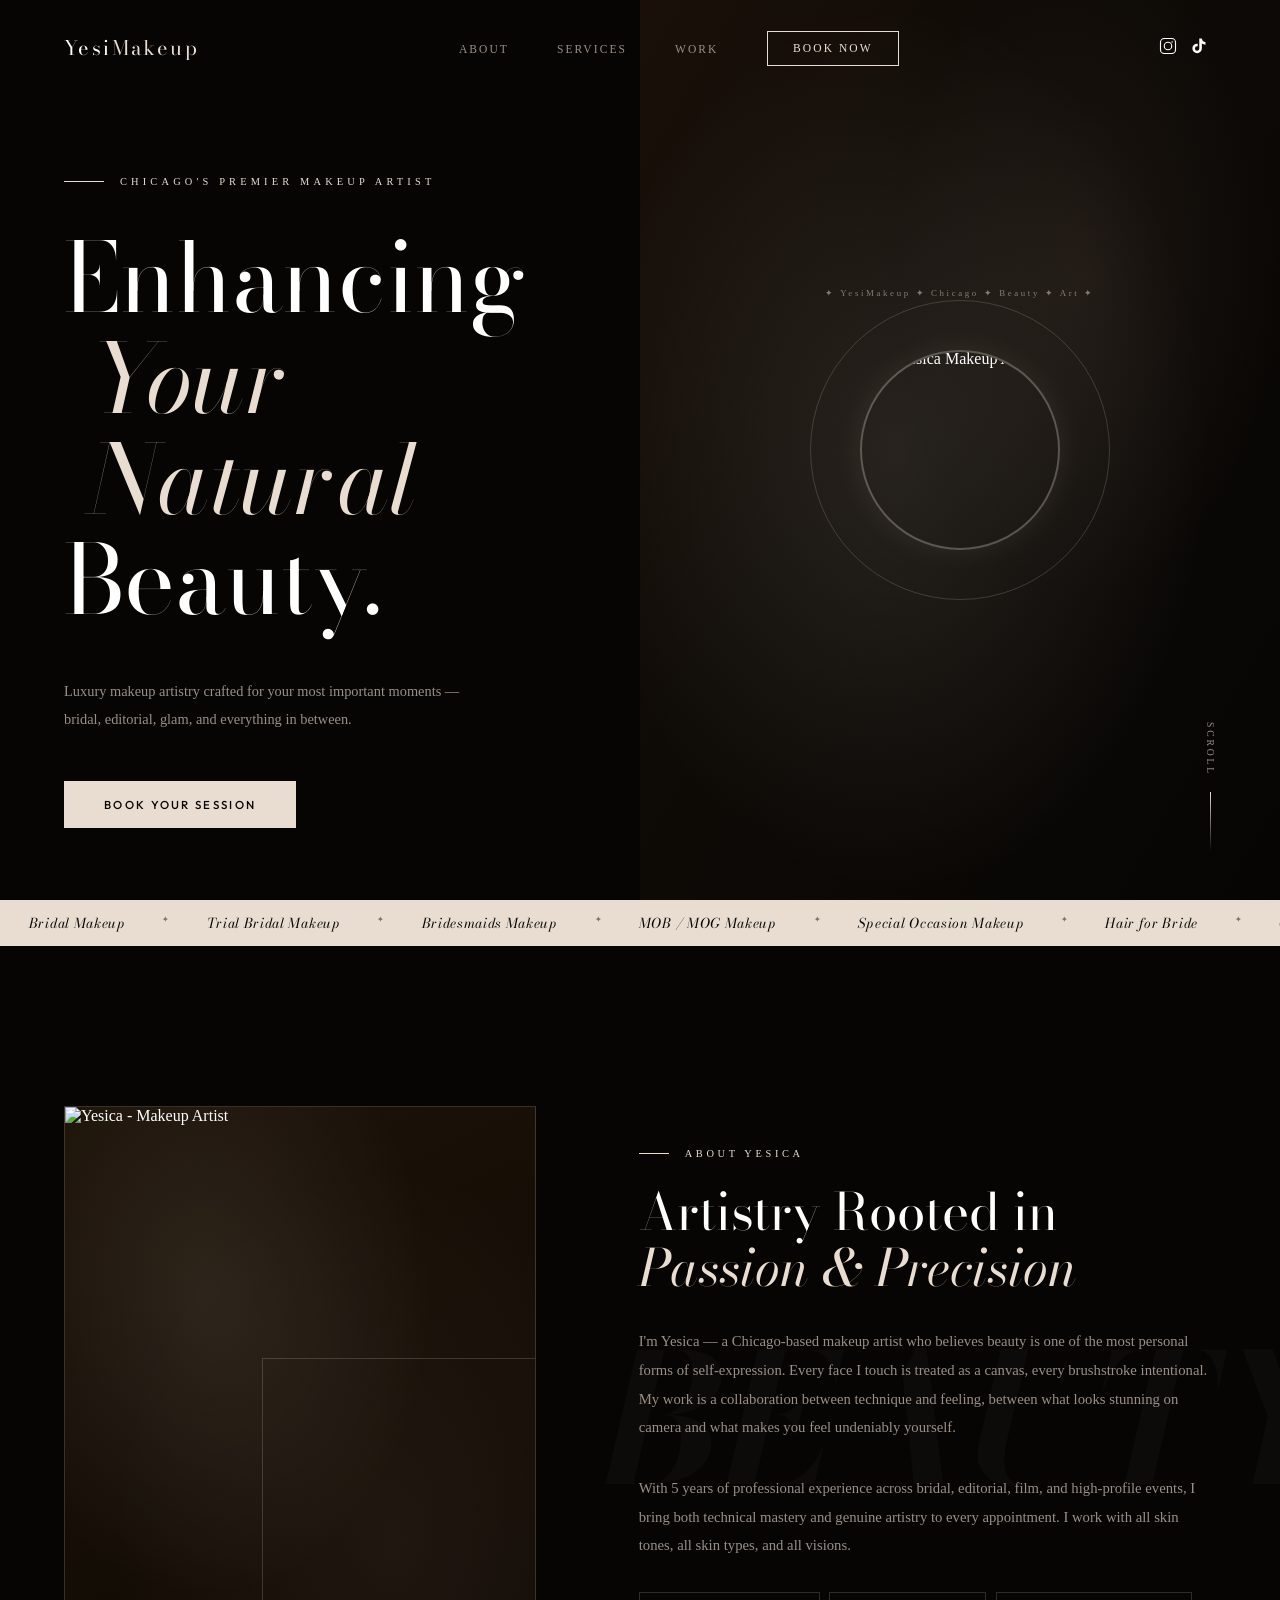
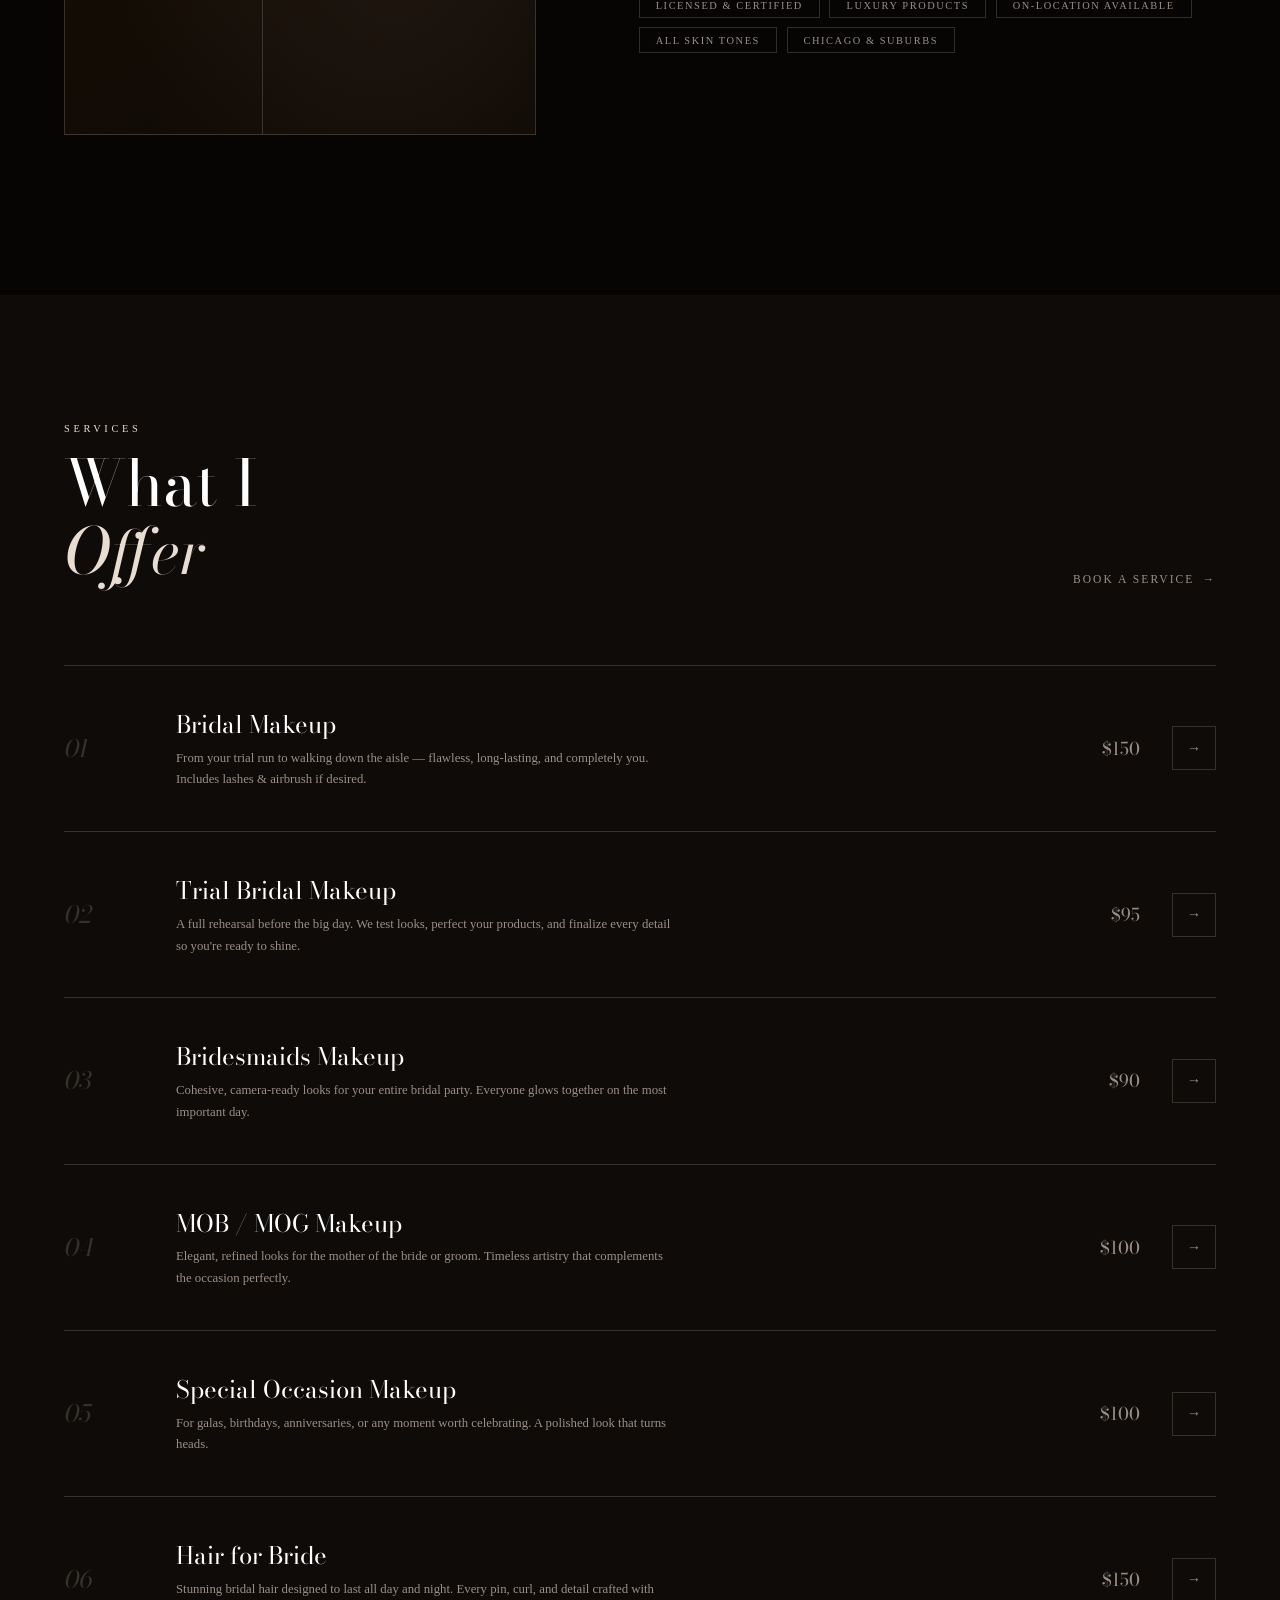
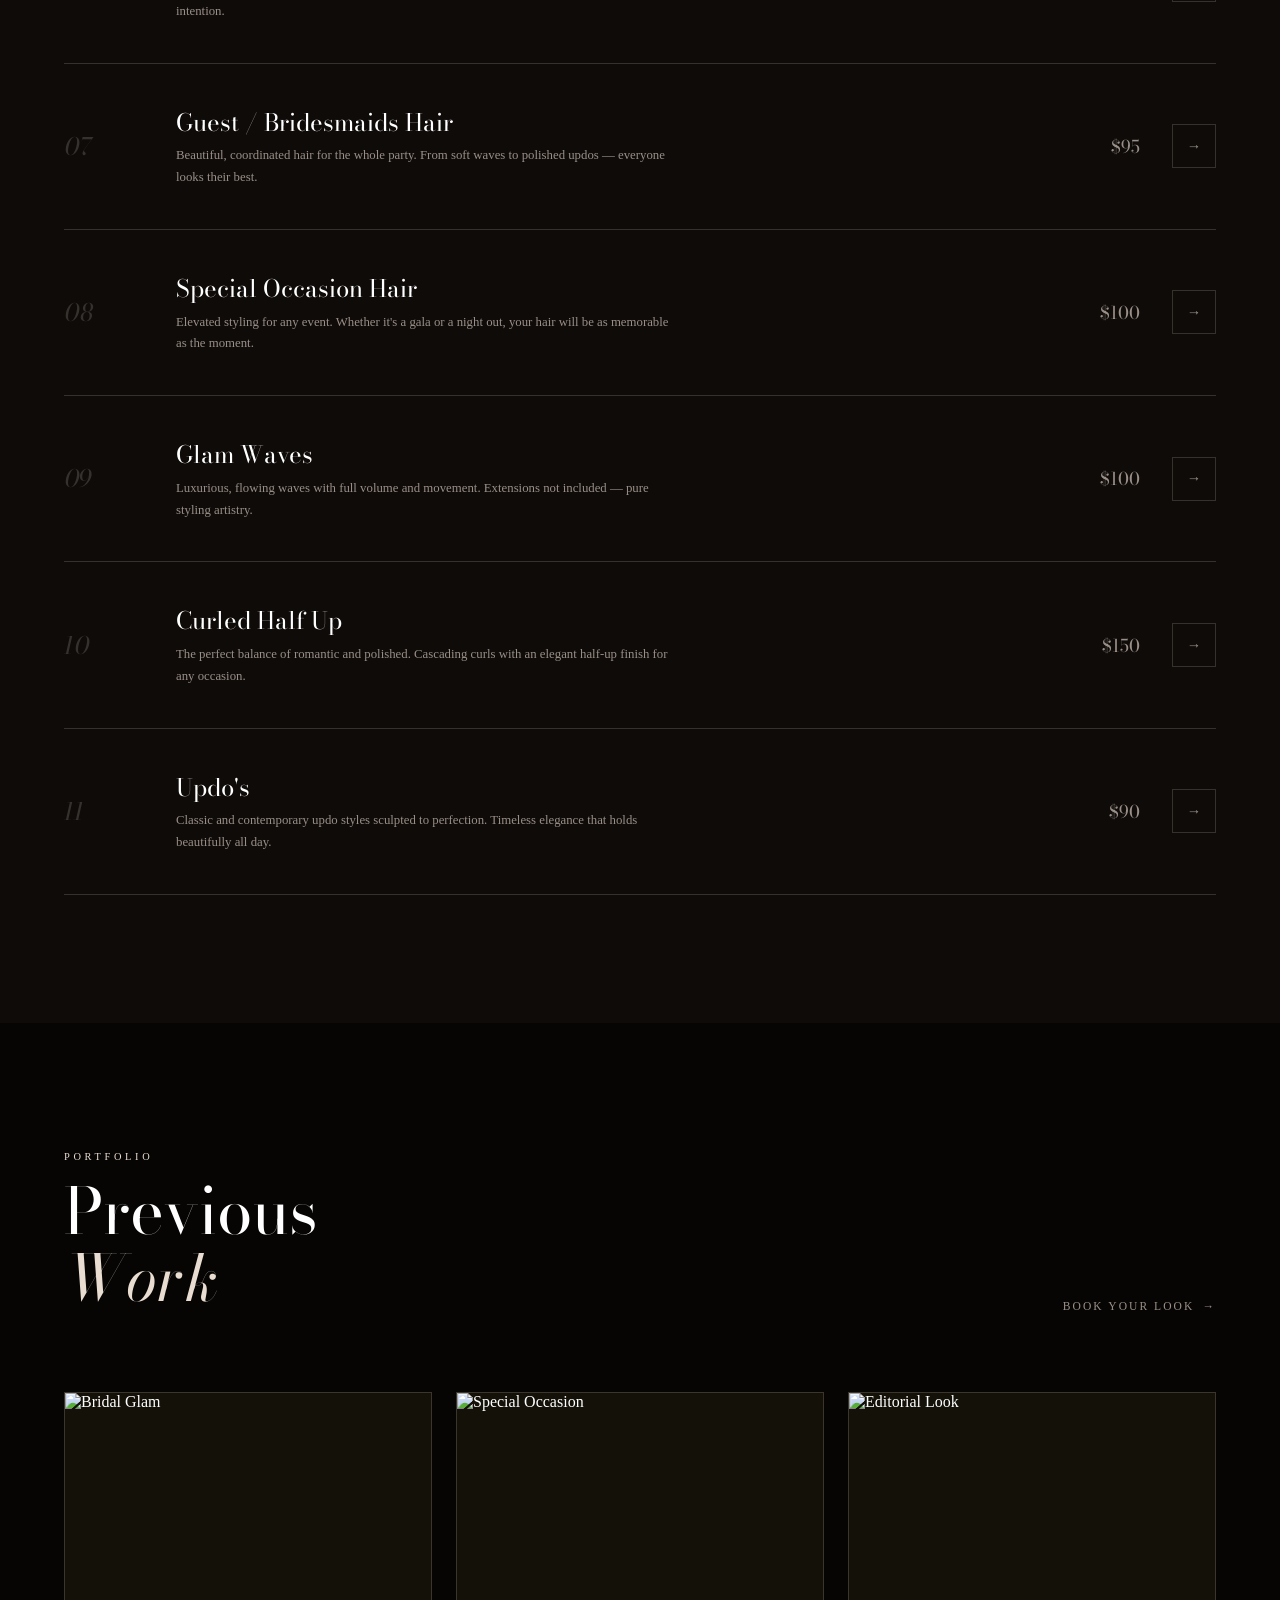
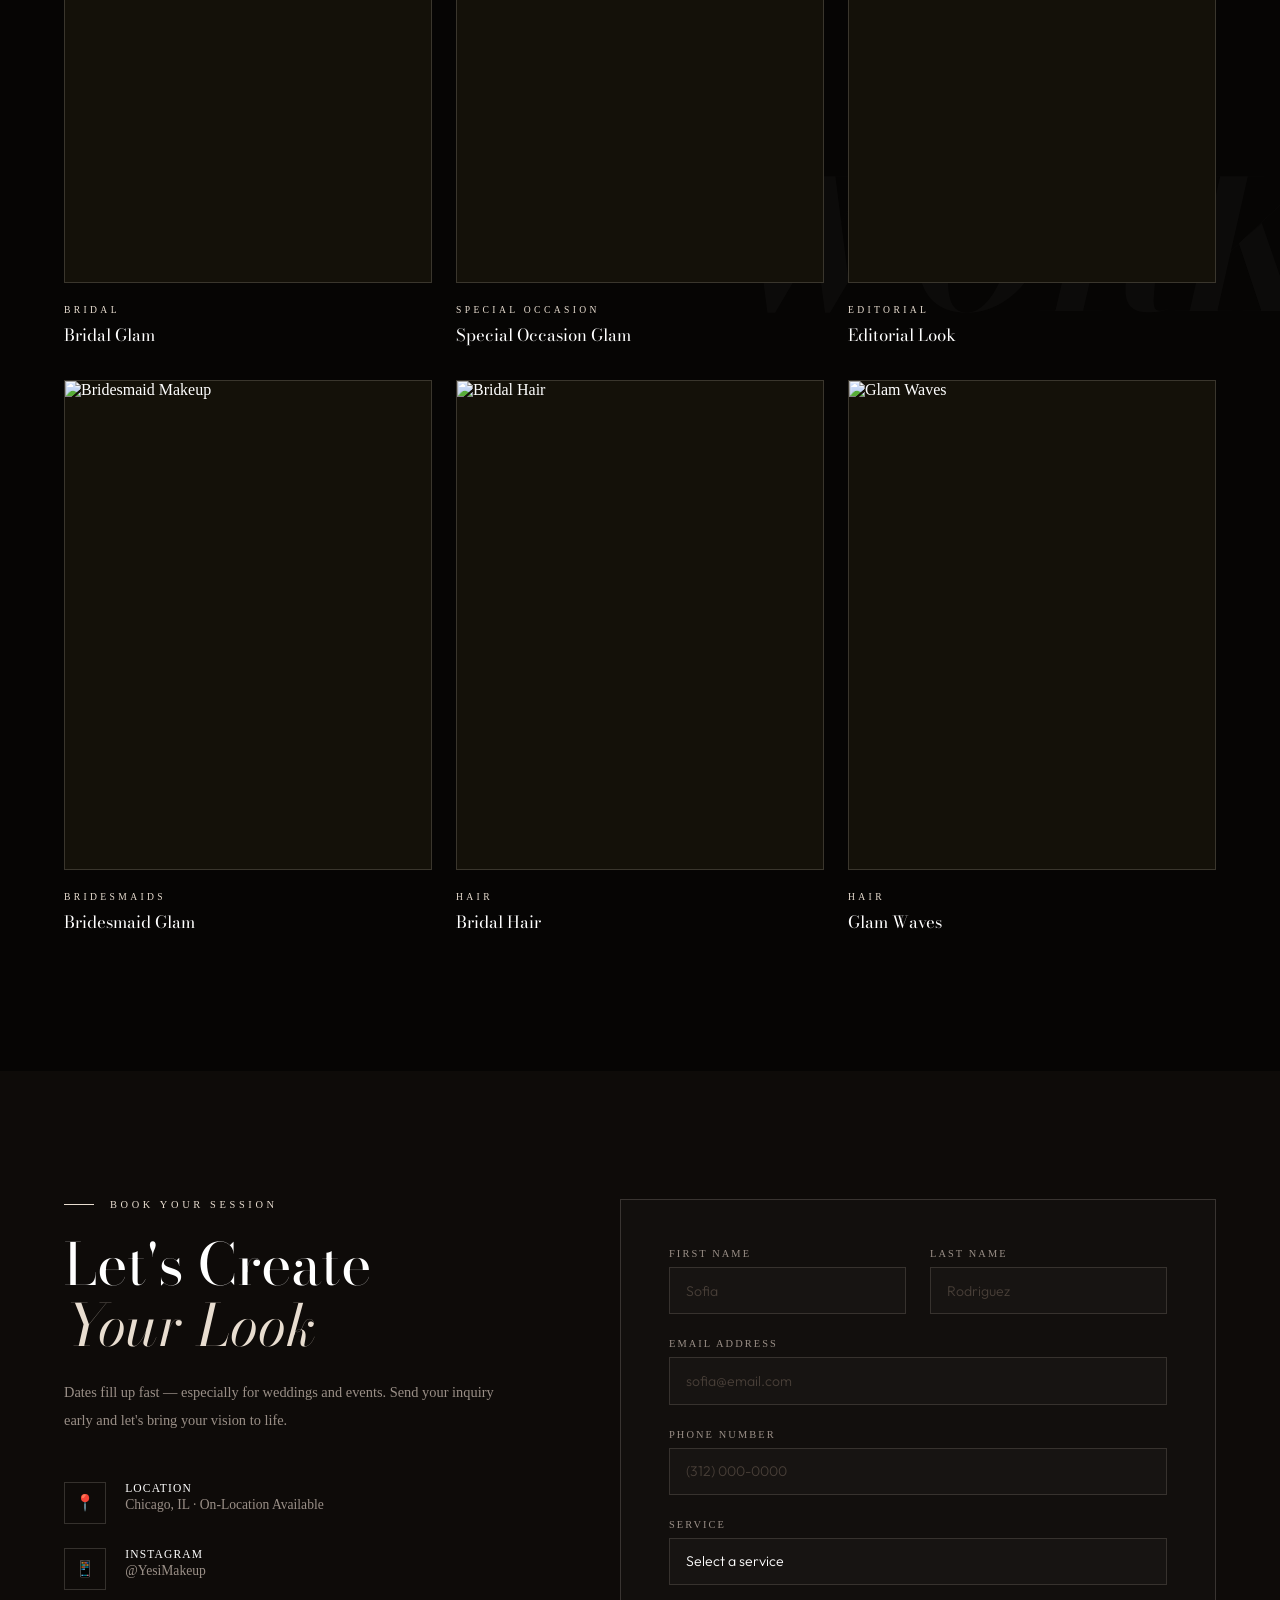
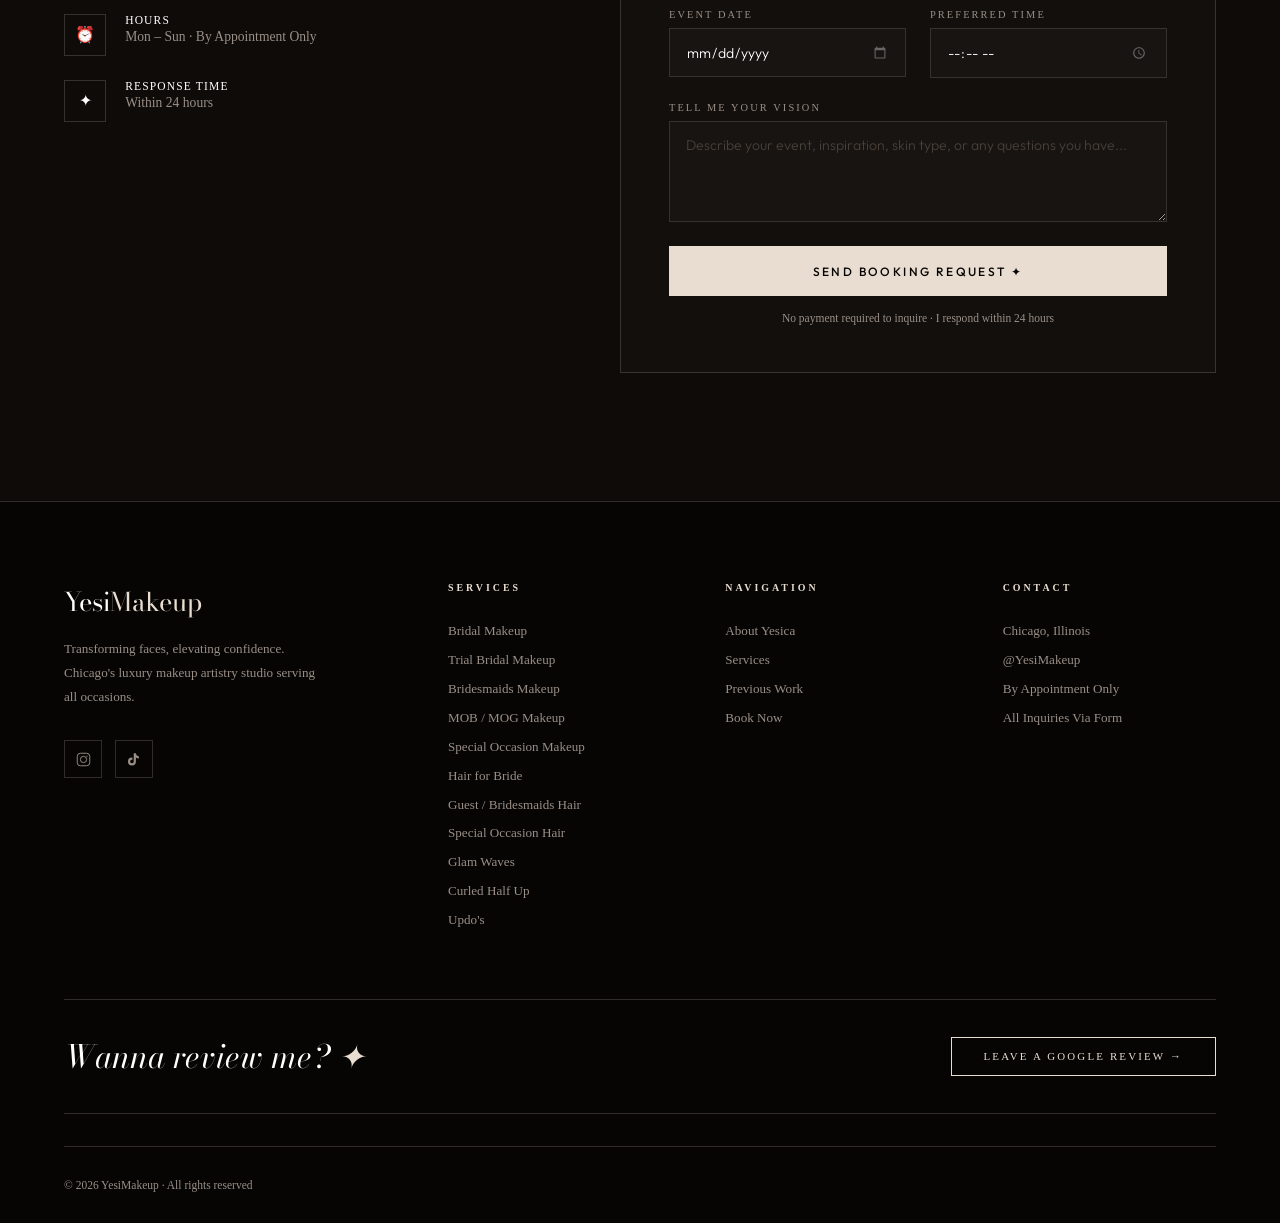
==== index.html @ 15c91d6e "Update image source for Bridal Glam card" ====
<!DOCTYPE html>
<html lang="en">
<head>
<meta charset="UTF-8"/>
<meta name="viewport" content="width=device-width, initial-scale=1.0"/>
<title>Chicago Bridal Makeup Artist | YesiMakeup</title>
<meta name="description" content="Chicago's top bridal & special occasion makeup artist. Flawless looks for weddings, bridesmaids, glam & more. Book Yesica today."/>

<link rel="icon" href="/favicon.ico" sizes="any">
<link rel="icon" type="image/png" sizes="32x32" href="/favicon-32x32.png">
<link rel="icon" type="image/png" sizes="16x16" href="/favicon-16x16.png">
<link rel="apple-touch-icon" sizes="180x180" href="/apple-touch-icon.png">
<link rel="icon" type="image/png" sizes="192x192" href="/android-chrome-192x192.png">
<link rel="icon" type="image/png" sizes="512x512" href="/android-chrome-512x512.png">
<link rel="manifest" href="/site.webmanifest">

<script type="application/ld+json">
{
  "@context": "https://schema.org",
  "@type": "Organization",
  "name": "YesiMakeup",
  "url": "https://yesimakeup.com",
  "logo": "https://yesimakeup.com/android-chrome-512x512.png",
  "sameAs": [
    "https://www.instagram.com/_yesimakeup",
    "https://www.tiktok.com/@makeup_by_yesica"
  ]
}
</script>
<link rel="preconnect" href="https://fonts.googleapis.com"/>
<link rel="preconnect" href="https://fonts.gstatic.com" crossorigin/>
<link href="https://fonts.googleapis.com/css2?family=Bodoni+Moda:ital,opsz,wght@0,6..96,300;0,6..96,400;0,6..96,700;1,6..96,300;1,6..96,400;1,6..96,700&family=Outfit:wght@200;300;400;500;600&display=swap" rel="stylesheet"/>
<style>

/* ═══════════════════════════════════════════
   YESIMAKEUP V2 — ULTRA LUXURY EDITORIAL
   Aesthetic: Pat McGrath meets Vogue Paris
   Palette: Obsidian / Champagne / Blush
═══════════════════════════════════════════ */

:root {
  --black:   #060504;
  --deep:    #0e0b09;
  --card:    #141109;
  --gold:    #e8ddd0;
  --gold2:   #f5f0e8;
  --blush:   #d4a898;
  --cream:   #ffffff;
  --white:   #ffffff;
  --muted:   #9a8f87;
  --border:  rgba(232,221,208,0.18);
  --glass:   rgba(255,255,255,0.03);
  --bd: 'Bodoni Moda', Georgia, serif;
  --out: 'Outfit', sans-serif;
}

*,*::before,*::after{box-sizing:border-box;margin:0;padding:0}
html{scroll-behavior:smooth;font-size:16px}
body{background:var(--black);color:var(--cream)}
a{text-decoration:none;color:inherit}
::selection{background:var(--gold);color:var(--black)}
::-webkit-scrollbar{width:3px}
::-webkit-scrollbar-track{background:var(--black)}
::-webkit-scrollbar-thumb{background:var(--gold)}

/* ── LOADER ── */
#loader{
  position:fixed;inset:0;z-index:9999;
  background:var(--black);
  display:flex;align-items:center;justify-content:center;
  flex-direction:column;gap:1.5rem;
  transition:opacity 0.8s ease, visibility 0.8s ease;
}
#loader.hide{opacity:0;visibility:hidden}
.loader-logo{
  font-family:var(--bd);font-size:2rem;font-weight:300;
  letter-spacing:0.3em;color:var(--gold);
  animation:loaderPulse 1.5s ease-in-out infinite;
}
@keyframes loaderPulse{0%,100%{opacity:0.4}50%{opacity:1}}
.loader-bar{
  width:120px;height:1px;background:rgba(232,221,208,0.2);
  position:relative;overflow:hidden;
}
.loader-bar::after{
  content:'';position:absolute;top:0;left:-100%;
  width:100%;height:100%;background:var(--gold);
  animation:loaderBar 1.4s ease-in-out infinite;
}
@keyframes loaderBar{0%{left:-100%}100%{left:100%}}



/* ── NAV SOCIALS ── */
.nav-socials{
  display:flex;align-items:center;gap:0.8rem;
  margin-right:0.5rem;
}
.nav-soc svg{width:18px;height:18px;}
.nav-soc:hover{border-color:var(--gold);color:var(--gold);}
@media(max-width:768px){.nav-socials{display:none;}}

/* ── NAV ── */
nav{
  position:fixed;top:0;left:0;right:0;z-index:500;
  display:flex;align-items:center;justify-content:space-between;
  padding:2rem 5vw;
  transition:all 0.5s ease;
}
nav.sticky{
  padding:1.1rem 5vw;
  background:rgba(6,5,4,0.88);
  backdrop-filter:blur(24px);
  border-bottom:1px solid var(--border);
}
.nav-logo{
  font-family:var(--bd);
  font-size:1.25rem;letter-spacing:0.12em;
  color:var(--cream);
}
.nav-logo span{color:var(--gold)}
.nav-links{
  display:flex;align-items:center;gap:3rem;list-style:none;
}
.nav-links a{
  font-size:0.72rem;font-weight:400;
  letter-spacing:0.18em;text-transform:uppercase;
  color:var(--muted);transition:color 0.3s;
}
.nav-links a:hover{color:var(--gold)}
.nav-book{
  padding:0.65rem 1.6rem;
  border:1px solid var(--gold);
  font-size:0.68rem;letter-spacing:0.18em;
  text-transform:uppercase;color:var(--gold)!important;
  transition:all 0.3s!important;
}
.nav-book:hover{background:var(--gold);color:var(--black)!important}
.hamburger{
  display:none;flex-direction:column;justify-content:center;
  gap:5px;background:none;border:none;cursor:pointer;
  padding:0.4rem;
}
.hamburger span{display:block;width:22px;height:1px;background:var(--muted);transition:0.3s}
.mob-menu{
  display:none;position:fixed;inset:0;z-index:490;
  background:var(--black);flex-direction:column;
  align-items:center;justify-content:center;gap:2.5rem;
}
.mob-menu.open{display:flex}
.mob-menu a{
  font-family:var(--bd);font-size:2.5rem;font-weight:300;
  font-style:italic;color:var(--muted);
  transition:color 0.3s;
}
.mob-menu a:hover{color:var(--gold)}
.mob-socials{
  display:flex;gap:1.2rem;margin-top:0.5rem;
}
.mob-soc{
  width:44px;height:44px;
  border:1px solid var(--border);
  display:flex;align-items:center;justify-content:center;
  color:var(--muted);transition:all 0.3s;
}
.mob-soc svg{width:18px;height:18px;}
.mob-soc:hover{border-color:var(--gold);color:var(--gold);}

/* ── HERO ── */
.hero{
  min-height:100svh;
  display:grid;
  grid-template-columns:1fr 1fr;
  position:relative;
  overflow:hidden;
}
.hero-left{
  display:flex;flex-direction:column;
  justify-content:flex-end;
  padding:0 5vw 8vh;
  position:relative;z-index:2;
  background:var(--black);
}
.hero-eyebrow{
  font-size:0.65rem;letter-spacing:0.4em;
  text-transform:uppercase;color:var(--gold);
  margin-bottom:2.5rem;
  display:flex;align-items:center;gap:1rem;
}
.hero-eyebrow::before{
  content:'';display:block;width:40px;height:1px;background:var(--gold);
}
.hero-headline{
  font-family:var(--bd);
  font-size:clamp(4rem,7.5vw,8rem);
  font-weight:300;line-height:1.05;
  margin-bottom:3rem;
}
.hero-headline .l1{display:block;color:var(--cream)}
.hero-headline .l2{
  display:block;font-style:italic;
  color:var(--gold);margin-left:1.5rem;
}
.hero-headline .l3{display:block;color:var(--cream)}
.hero-sub{
  font-size:0.9rem;line-height:1.9;
  color:var(--muted);max-width:400px;
  margin-bottom:3rem;
}
.hero-btns{display:flex;gap:1.5rem;align-items:center;flex-wrap:wrap}
/* ─ Gold CTA Button ─ */
.btn-gold {
  display: inline-block;
  padding: 1rem 2.5rem;
  background: var(--gold);
  color: var(--black);
  font-family: var(--out);
  font-size: 0.72rem;
  font-weight: 500;
  letter-spacing: 0.2em;
  text-transform: uppercase;
  position: relative;
  overflow: hidden;
  transition: color 0.35s ease;
}
.btn-gold::before {
  content: '';
  position: absolute;
  inset: 0;
  background: var(--gold2);
  transform: translateX(-101%);
  transition: transform 0.35s ease;
}
.btn-gold:hover::before { transform: translateX(0); }
.btn-gold span { position: relative; z-index: 1; }

/* ─ Underline Text Link Button ─ */
.btn-line {
  font-size: 0.72rem;
  letter-spacing: 0.18em;
  text-transform: uppercase;
  color: var(--muted);
  display: inline-flex;
  align-items: center;
  gap: 0.5rem;
  transition: color 0.3s;
}
.btn-line::after { content: '→'; transition: transform 0.3s; }
.btn-line:hover { color: var(--cream); }
.btn-line:hover::after { transform: translateX(4px); }

.hero-right{
  position:relative;overflow:hidden;
}
.hero-img-block{
  position:absolute;inset:0;
  background:
    linear-gradient(120deg, #1a1009 0%, #0e0a06 40%, #060504 100%);
  display:flex;align-items:center;justify-content:center;
}
.hero-img-block::before{
  content:'';position:absolute;inset:0;
  background:
    radial-gradient(ellipse 70% 70% at 40% 50%,rgba(232,221,208,0.12) 0%,transparent 70%),
    radial-gradient(ellipse 50% 60% at 70% 30%,rgba(212,168,152,0.08) 0%,transparent 60%);
}
.hero-art{
  position:relative;z-index:1;
  text-align:center;
}
.hero-art-ring{
  width:300px;height:300px;
  border-radius:50%;
  border:1px solid var(--border);
  position:relative;
  display:flex;align-items:center;justify-content:center;
  animation:rotateRing 20s linear infinite;
}
@keyframes rotateRing{to{transform:rotate(360deg)}}
.hero-art-ring::before{
  content:'✦ YesiMakeup ✦ Chicago ✦ Beauty ✦ Art ✦ ';
  position:absolute;
  font-size:0.55rem;letter-spacing:0.3em;
  color:rgba(232,221,208,0.5);
  width:100%;text-align:center;
  top:-0.8rem;
}
.hero-art-inner{
  width:200px;height:200px;border-radius:50%;
  border:2px solid rgba(232,221,208,0.3);
  display:flex;align-items:center;justify-content:center;
  animation:rotateRing 20s linear infinite reverse;
  overflow:hidden;
  box-shadow:0 0 30px rgba(232,221,208,0.08);
}
.hero-art-logo{
  width:200px;height:200px;
  object-fit:cover;
  border-radius:50%;
  animation:rotateRing 20s linear infinite;
}
.hero-scroll{
  position:absolute;bottom:3rem;right:5vw;
  display:flex;flex-direction:column;align-items:center;gap:1rem;
  z-index:2;
}
.hero-scroll-text{
  font-size:0.6rem;letter-spacing:0.3em;
  text-transform:uppercase;color:var(--muted);
  writing-mode:vertical-rl;
}
.hero-scroll-line{
  width:1px;height:60px;
  background:linear-gradient(to bottom,var(--gold),transparent);
  animation:scrollLine 2s ease-in-out infinite;
}
@keyframes scrollLine{0%,100%{opacity:0.3;transform:scaleY(1)}50%{opacity:1;transform:scaleY(1.1)}}

/* ── TICKER ── */
.ticker{
  background:var(--gold);
  padding:0.8rem 0;overflow:hidden;
  border-top:none;
}
.ticker-track{
  display:inline-flex;gap:0;white-space:nowrap;
  animation:ticker 30s linear infinite;
}
.ticker-track span{
  font-family:var(--bd);font-style:italic;
  font-size:0.85rem;color:var(--black);
  padding:0 1.8rem;letter-spacing:0.05em;
}
.ticker-track .sep{
  font-style:normal;font-size:0.5rem;
  opacity:0.5;padding:0 0.5rem;
}
@keyframes ticker{from{transform:translateX(0)}to{transform:translateX(-50%)}}

/* ── STATS STRIP ── */
.stats{
  padding:5rem 5vw;
  background:var(--deep);
  display:grid;
  grid-template-columns:repeat(4,1fr);
  gap:1px;
  border-top:1px solid var(--border);
  border-bottom:1px solid var(--border);
}
.stat-item{
  padding:3rem 2rem;
  text-align:center;
  position:relative;
}
.stat-item::after{
  content:'';position:absolute;right:0;top:20%;
  height:60%;width:1px;
  background:var(--border);
}
.stat-item:last-child::after{display:none}
.stat-n{
  font-family:var(--bd);
  font-size:clamp(2.5rem,4vw,4rem);
  font-weight:300;color:var(--gold);
  line-height:1;margin-bottom:0.5rem;
}
.stat-label{
  font-size:0.68rem;letter-spacing:0.2em;
  text-transform:uppercase;color:var(--muted);
}

/* ── ABOUT ── */
.about{
  padding:10rem 5vw;
  display:grid;
  grid-template-columns:0.9fr 1.1fr;
  gap:8vw;align-items:center;
  background:var(--black);
  position:relative;overflow:hidden;
}
.about::before{
  content:'BEAUTY';
  position:absolute;
  right:-5vw;top:50%;transform:translateY(-50%);
  font-family:var(--bd);font-style:italic;
  font-size:clamp(6rem,14vw,18rem);
  font-weight:700;
  color:rgba(232,221,208,0.03);
  line-height:1;pointer-events:none;white-space:nowrap;
}
.about-visual{
  position:relative;
}
.about-frame{
  aspect-ratio:3/4;
  background:linear-gradient(155deg,#1c1208 0%,#0e0904 100%);
  border:1px solid var(--border);
  position:relative;overflow:hidden;
  display:flex;align-items:center;justify-content:center;
}
.about-frame::before{
  content:'';position:absolute;inset:0;
  background:radial-gradient(ellipse 80% 80% at 30% 30%,rgba(232,221,208,0.1),transparent 60%),
             radial-gradient(ellipse 60% 60% at 70% 70%,rgba(212,168,152,0.07),transparent);
}
.about-frame img{
  position:absolute;
  inset:0;
  width:100%;
  height:100%;
  object-fit:cover;
  z-index:1;
}
.about-placeholder{
  position:relative;z-index:1;text-align:center;
}
.about-placeholder-icon{
  font-family:var(--bd);font-style:italic;
  font-size:4rem;color:rgba(232,221,208,0.2);
  display:block;margin-bottom:1rem;
}
.about-placeholder-label{
  font-size:0.65rem;letter-spacing:0.35em;
  text-transform:uppercase;color:var(--muted);
}
.about-deco-line{
  position:absolute;
  bottom:-2rem;right:-2rem;
  width:65%;height:65%;
  border:1px solid var(--border);
  pointer-events:none;
}
.about-badge{
  position:absolute;
  top:-2rem;left:-2rem;
  width:90px;height:90px;
  background:var(--gold);
  display:flex;align-items:center;justify-content:center;
  flex-direction:column;
}
.about-badge-n{
  font-family:var(--bd);font-size:1.8rem;
  font-weight:300;color:var(--black);line-height:1;
}
.about-badge-t{
  font-size:0.45rem;letter-spacing:0.15em;
  text-transform:uppercase;color:var(--black);
  font-weight:500;
}
.about-content .tag{
  font-size:0.65rem;letter-spacing:0.35em;
  text-transform:uppercase;color:var(--gold);
  display:flex;align-items:center;gap:1rem;
  margin-bottom:1.5rem;
}
.about-content .tag::before{
  content:'';display:block;
  width:30px;height:1px;background:var(--gold);
}
.about-title{
  font-family:var(--bd);
  font-size:clamp(2.2rem,4vw,3.5rem);
  font-weight:300;line-height:1.1;
  color:var(--cream);margin-bottom:2rem;
}
.about-title em{font-style:italic;color:var(--gold)}
.about-body{
  color:var(--muted);font-size:0.92rem;line-height:1.95;
  margin-bottom:2rem;
}
.about-chips{
  display:flex;flex-wrap:wrap;gap:0.6rem;margin-bottom:2.5rem;
}
.chip{
  padding:0.4rem 1rem;
  border:1px solid var(--border);
  font-size:0.65rem;letter-spacing:0.15em;
  text-transform:uppercase;color:var(--muted);
  transition:all 0.3s;
}
.chip:hover{border-color:var(--gold);color:var(--gold)}

/* ── SERVICES ── */
.services{
  padding:8rem 5vw;
  background:var(--deep);
}
.sec-head{
  display:flex;align-items:flex-end;
  justify-content:space-between;
  margin-bottom:5rem;
  gap:2rem;flex-wrap:wrap;
}
.sec-label{
  font-size:0.65rem;letter-spacing:0.35em;
  text-transform:uppercase;color:var(--gold);
  margin-bottom:1rem;
}
.sec-title{
  font-family:var(--bd);
  font-size:clamp(2.5rem,5vw,4.5rem);
  font-weight:300;line-height:1.05;color:var(--cream);
}
.sec-title em{font-style:italic;color:var(--gold)}
.services-list{
  display:flex;flex-direction:column;gap:0;
  border-top:1px solid var(--border);
}
.svc-item{
  display:grid;
  grid-template-columns:80px 1fr auto auto;
  gap:2rem;align-items:center;
  padding:2.5rem 0;
  border-bottom:1px solid var(--border);
  position:relative;overflow:hidden;
  transition:padding-left 0.4s ease;
}
.svc-item::before{
  content:'';
  position:absolute;left:0;top:0;bottom:0;
  width:0;background:var(--border);
  transition:width 0.4s ease;
}
.svc-item:hover{padding-left:1.5rem}
.svc-item:hover::before{width:3px;background:var(--gold)}
.svc-num{
  font-family:var(--bd);font-style:italic;
  font-size:1.5rem;color:var(--border);
  transition:color 0.4s;font-weight:300;
}
.svc-item:hover .svc-num{color:var(--gold)}
.svc-info h3{
  font-family:var(--bd);font-size:1.5rem;
  font-weight:300;color:var(--cream);
  margin-bottom:0.3rem;
  transition:color 0.3s;
}
.svc-item:hover .svc-info h3{color:var(--gold)}
.svc-info p{
  font-size:0.8rem;color:var(--muted);line-height:1.7;
  max-width:500px;
}
.svc-price{
  font-family:var(--bd);
  font-size:1.1rem;font-weight:300;
  color:var(--muted);white-space:nowrap;
  transition:color 0.3s;
}
.svc-item:hover .svc-price{color:var(--cream)}
.svc-arrow{
  width:44px;height:44px;
  border:1px solid var(--border);
  display:flex;align-items:center;justify-content:center;
  color:var(--muted);font-size:0.9rem;
  transition:all 0.3s;
}
.svc-item:hover .svc-arrow{
  background:var(--gold);
  border-color:var(--gold);color:var(--black);
}

/* ── PREVIOUS WORK ── */
.prev-work {
  padding: 8rem 5vw;
  background: var(--black);
  position: relative;
  overflow: hidden;
}

/* Decorative oversized background word */
.prev-work::before {
  content: 'WORK';
  position: absolute;
  right: -3vw;
  top: 50%;
  transform: translateY(-50%);
  font-family: var(--bd);
  font-style: italic;
  font-size: clamp(6rem, 14vw, 18rem);
  font-weight: 700;
  color: rgba(232, 221, 208, 0.03);
  line-height: 1;
  pointer-events: none;
  white-space: nowrap;
}

/* 3-column responsive grid */
.work-grid {
  display: grid;
  grid-template-columns: repeat(3, 1fr);
  gap: 1.5rem;
}

/* Each card is a full clickable link */
.work-card {
  display: block;
  color: inherit;
  text-decoration: none;
}

/* Image wrapper — 3:4 portrait ratio */
.work-img-wrap {
  position: relative;
  aspect-ratio: 3 / 4;
  overflow: hidden;
  border: 1px solid var(--border);
  background: var(--card);
}
.work-img-wrap img {
  width: 100%;
  height: 100%;
  object-fit: cover;
  transition: transform 0.6s ease;
  display: block;
}
.work-card:hover .work-img-wrap img {
  transform: scale(1.06);
}

/* Card labels below the image */
.work-meta { padding: 1rem 0 0.5rem; }
.work-cat {
  font-size: 0.6rem;
  letter-spacing: 0.35em;
  text-transform: uppercase;
  color: var(--gold);
}
.work-title {
  font-family: var(--bd);
  font-size: 1.05rem;
  font-weight: 300;
  color: var(--cream);
  margin-top: 0.3rem;
  transition: color 0.3s;
}
.work-card:hover .work-title { color: var(--gold); }


/* ── BOOKING ── */
.booking{
  padding:8rem 5vw;
  background:var(--deep);
  display:grid;
  grid-template-columns:1fr 1fr;
  gap:8vw;align-items:start;
}
.booking-left .tag{
  font-size:0.65rem;letter-spacing:0.35em;
  text-transform:uppercase;color:var(--gold);
  display:flex;align-items:center;gap:1rem;
  margin-bottom:1.5rem;
}
.booking-left .tag::before{
  content:'';display:block;width:30px;height:1px;background:var(--gold);
}
.booking-title{
  font-family:var(--bd);
  font-size:clamp(2.5rem,4.5vw,4rem);
  font-weight:300;line-height:1.05;
  color:var(--cream);margin-bottom:1.5rem;
}
.booking-title em{font-style:italic;color:var(--gold)}
.booking-desc{
  font-size:0.9rem;color:var(--muted);
  line-height:1.9;margin-bottom:3rem;
}
.booking-details{
  display:flex;flex-direction:column;gap:1.5rem;
}
.bdetail{
  display:flex;gap:1.2rem;align-items:flex-start;
}
.bdetail-icon{
  width:42px;height:42px;
  border:1px solid var(--border);
  display:flex;align-items:center;justify-content:center;
  font-size:1rem;flex-shrink:0;
}
.bdetail-title{
  font-size:0.72rem;font-weight:500;letter-spacing:0.1em;
  text-transform:uppercase;color:var(--cream);
  margin-bottom:0.2rem;
}
.bdetail-val{font-size:0.85rem;color:var(--muted)}

/* Form */
.form-box{
  background:rgba(255,255,255,0.015);
  border:1px solid var(--border);
  padding:3rem;
}
.form-row{display:grid;grid-template-columns:1fr 1fr;gap:1.5rem}
.fg{display:flex;flex-direction:column;gap:0.5rem;margin-bottom:1.5rem}
.fg label{
  font-size:0.65rem;letter-spacing:0.2em;
  text-transform:uppercase;color:var(--muted);
}
.fg input,
.fg select,
.fg textarea{
  background:rgba(255,255,255,0.02);
  border:1px solid rgba(232,221,208,0.15);
  padding:0.85rem 1rem;
  color:var(--cream);
  font-family:var(--out);font-size:0.88rem;font-weight:300;
  outline:none;transition:border-color 0.3s;
  -webkit-appearance:none;
}
.fg input:focus,
.fg select:focus,
.fg textarea:focus{border-color:var(--gold)}
.fg input::placeholder,
.fg textarea::placeholder{color:rgba(122,106,94,0.5)}
.fg select option{background:var(--deep)}
.fg input[type=date]::-webkit-calendar-picker-indicator,
.fg input[type=time]::-webkit-calendar-picker-indicator{filter:invert(0.4);cursor:pointer}
.fg textarea{resize:vertical}
.form-submit{
  width:100%;padding:1.1rem;
  background:var(--gold);color:var(--black);
  border:none;
  font-family:var(--out);font-size:0.75rem;font-weight:500;
  letter-spacing:0.2em;text-transform:uppercase;
  transition:background 0.3s;
  position:relative;overflow:hidden;
}
.form-submit:hover{background:var(--gold2)}
.form-note{
  text-align:center;font-size:0.72rem;
  color:var(--muted);margin-top:1rem;
}
.field-error{
  display:block;
  color:#ff6b7a;
  font-size:0.75rem;font-weight:500;
  margin-top:0.35rem;
  letter-spacing:0.05em;
  animation:fadeInErr 0.25s ease;
}
@keyframes fadeInErr{from{opacity:0;transform:translateY(-4px)}to{opacity:1;transform:translateY(0)}}
.form-success{
  display:none;text-align:center;padding:4rem 2rem;
}
.form-success.show{display:block}
.success-glyph{
  font-family:var(--bd);font-style:italic;
  font-size:4rem;color:var(--gold);
  margin-bottom:1rem;
}
.form-success h3{
  font-family:var(--bd);font-size:2rem;
  font-weight:300;color:var(--cream);margin-bottom:1rem;
}
.form-success p{font-size:0.88rem;color:var(--muted)}

/* ── FOOTER REVIEW STRIP ── */
.footer-review {
  border-top: 1px solid var(--border);
  border-bottom: 1px solid var(--border);
  padding: 2rem 0;
  margin-bottom: 2rem;
  display: flex;
  align-items: center;
  justify-content: space-between;
  gap: 1.5rem;
  flex-wrap: wrap;
}
.footer-review-label {
  font-family: var(--bd);
  font-style: italic;
  font-size: clamp(1.3rem, 2.5vw, 2rem);
  font-weight: 300;
  color: var(--cream);
}
.footer-review-label span { color: var(--gold); }
.footer-review-btn {
  display: inline-block;
  padding: 0.8rem 2rem;
  border: 1px solid var(--gold);
  font-size: 0.68rem;
  letter-spacing: 0.2em;
  text-transform: uppercase;
  color: var(--gold);
  white-space: nowrap;
  transition: background 0.3s, color 0.3s;
}
.footer-review-btn:hover {
  background: var(--gold);
  color: var(--black);
}
@media(max-width:768px){
  .footer-review{ flex-direction:column; align-items:flex-start; }
}

/* ── FOOTER ── */
footer{
  background:var(--black);
  border-top:1px solid var(--border);
  padding:5rem 5vw 2rem;
}
.footer-top{
  display:grid;
  grid-template-columns:1.5fr 1fr 1fr 1fr;
  gap:4rem;margin-bottom:4rem;
}
.footer-brand-logo{
  font-family:var(--bd);font-size:1.6rem;
  font-weight:300;color:var(--cream);
  margin-bottom:1rem;
}
.footer-brand-logo span{color:var(--gold)}
.footer-brand-desc{
  font-size:0.82rem;color:var(--muted);
  line-height:1.8;margin-bottom:2rem;
  max-width:260px;
}
.socials{display:flex;gap:0.8rem}
.soc{
  width:38px;height:38px;
  border:1px solid var(--border);
  display:flex;align-items:center;justify-content:center;
  color:var(--muted);transition:all 0.3s;
}
.soc svg{width:15px;height:15px}
.soc:hover{border-color:var(--gold);color:var(--gold)}
.footer-col h5{
  font-size:0.62rem;letter-spacing:0.3em;
  text-transform:uppercase;color:var(--gold);
  margin-bottom:1.5rem;
}
.footer-col ul{list-style:none}
.footer-col ul li a,
.footer-col ul li{
  font-size:0.82rem;color:var(--muted);
  line-height:2.2;transition:color 0.3s;
}
.footer-col ul li a:hover{color:var(--cream)}
.footer-bottom{
  border-top:1px solid var(--border);
  padding-top:2rem;
  display:flex;justify-content:space-between;align-items:center;
  flex-wrap:wrap;gap:1rem;
}
.footer-bottom span{font-size:0.72rem;color:var(--muted)}
.footer-bottom .heart{color:var(--gold)}

/* ── REVEAL ANIMATIONS ── */
.reveal{
  opacity:0;transform:translateY(40px);
  transition:opacity 0.9s ease,transform 0.9s ease;
}
.reveal.from-left{transform:translateX(-50px)}
.reveal.from-right{transform:translateX(50px)}
.reveal.visible{opacity:1;transform:translate(0)}



/* ── RESPONSIVE ── */
@media(max-width:1100px){
  .hero{grid-template-columns:1fr}
  .hero-right{display:none}
  .hero-left{padding:12vh 5vw 8vh;justify-content:center}
  .about{grid-template-columns:1fr;gap:4rem}
  .booking{grid-template-columns:1fr;gap:4rem}
  .stats{grid-template-columns:repeat(2,1fr)}
  .footer-top{grid-template-columns:1fr 1fr}
  .work-grid{grid-template-columns:repeat(2,1fr)}
}
@media(max-width:768px){
  nav{padding:1.2rem 5vw}
  .nav-links{display:none}
  .hamburger{display:flex}
  .hero-headline{font-size:clamp(3rem,12vw,5rem)}
  .stats{grid-template-columns:1fr 1fr}
  .stat-item::after{display:none}
  .about{padding:6rem 5vw}
  .about-badge{width:70px;height:70px}
  .about-badge-n{font-size:1.4rem}
  .services{padding:5rem 5vw}
  .svc-item{
    grid-template-columns:60px 1fr;
    grid-template-rows:auto auto;
    gap:0.5rem;
  }
  .svc-price{display:none}
  .svc-arrow{display:none}
  .svc-info{grid-column:2}
  .prev-work{padding:5rem 5vw}
  .work-grid{grid-template-columns:repeat(2,1fr);gap:1rem}
  .booking{padding:5rem 5vw}
  .form-box{padding:2rem 1.5rem}
  .form-row{grid-template-columns:1fr}
  footer{padding:4rem 5vw 2rem}
  .footer-top{grid-template-columns:1fr;gap:2.5rem}
  .footer-bottom{flex-direction:column;text-align:center}
}


</style>
</head>
<body>


<!-- LOADER -->
<div id="loader">
  <div class="loader-logo">YesiMakeup</div>
  <div class="loader-bar"></div>
</div>



<!-- NAV -->
<nav id="nav">
  <div class="nav-logo">Yesi<span>Makeup</span></div>
  <ul class="nav-links">
    <li><a href="#about">About</a></li>
    <li><a href="#services">Services</a></li>
    <li><a href="#work">Work</a></li>
    <li><a href="#booking" class="nav-book">Book Now</a></li>
  </ul>
  <div class="nav-socials">
    <a href="https://www.instagram.com/_yesimakeup?igsh=eGx1dTZ3bmQ5dm5s&utm_source=qr" target="_blank" class="nav-soc" aria-label="Instagram">
      <svg viewBox="0 0 24 24" fill="none" stroke="currentColor" stroke-width="1.5"><rect x="2" y="2" width="20" height="20" rx="5"/><circle cx="12" cy="12" r="5"/><circle cx="17.5" cy="6.5" r="1" fill="currentColor" stroke="none"/></svg>
    </a>
    <a href="https://www.tiktok.com/@makeup_by_yesica?_r=1&_t=ZP-978RxwsGa2p" target="_blank" class="nav-soc" aria-label="TikTok">
      <svg viewBox="0 0 24 24" fill="currentColor"><path d="M19.59 6.69a4.83 4.83 0 0 1-3.77-4.25V2h-3.45v13.67a2.89 2.89 0 0 1-2.88 2.5 2.89 2.89 0 0 1-2.89-2.89 2.89 2.89 0 0 1 2.89-2.89c.28 0 .54.04.79.1V9.01a6.33 6.33 0 0 0-.79-.05 6.34 6.34 0 0 0-6.34 6.34 6.34 6.34 0 0 0 6.34 6.34 6.34 6.34 0 0 0 6.33-6.34V8.69a8.18 8.18 0 0 0 4.78 1.52V6.77a4.85 4.85 0 0 1-1.01-.08z"/></svg>
    </a>
  </div>
  <button class="hamburger" id="ham" aria-label="Menu">
    <span></span><span></span><span></span>
  </button>
</nav>

<!-- MOBILE MENU -->
<div class="mob-menu" id="mobMenu">
  <a href="#about" class="mob-link">About</a>
  <a href="#services" class="mob-link">Services</a>
  <a href="#work" class="mob-link">Work</a>
  <a href="#booking" class="mob-link">Book Now</a>
  <div class="mob-socials">
    <a href="https://www.instagram.com/_yesimakeup?igsh=eGx1dTZ3bmQ5dm5s&utm_source=qr" target="_blank" class="mob-soc" aria-label="Instagram">
      <svg viewBox="0 0 24 24" fill="none" stroke="currentColor" stroke-width="1.5"><rect x="2" y="2" width="20" height="20" rx="5"/><circle cx="12" cy="12" r="5"/><circle cx="17.5" cy="6.5" r="1" fill="currentColor" stroke="none"/></svg>
    </a>
    <a href="https://www.tiktok.com/@makeup_by_yesica?_r=1&_t=ZP-978RxwsGa2p" target="_blank" class="mob-soc" aria-label="TikTok">
      <svg viewBox="0 0 24 24" fill="currentColor"><path d="M19.59 6.69a4.83 4.83 0 0 1-3.77-4.25V2h-3.45v13.67a2.89 2.89 0 0 1-2.88 2.5 2.89 2.89 0 0 1-2.89-2.89 2.89 2.89 0 0 1 2.89-2.89c.28 0 .54.04.79.1V9.01a6.33 6.33 0 0 0-.79-.05 6.34 6.34 0 0 0-6.34 6.34 6.34 6.34 0 0 0 6.34 6.34 6.34 6.34 0 0 0 6.33-6.34V8.69a8.18 8.18 0 0 0 4.78 1.52V6.77a4.85 4.85 0 0 1-1.01-.08z"/></svg>
    </a>
  </div>
</div>

<!-- HERO -->
<section class="hero" id="hero">
  <div class="hero-left">
    <div class="hero-eyebrow reveal">Chicago's Premier Makeup Artist</div>
    <h1 class="hero-headline reveal">
      <span class="l1">Enhancing</span>
      <span class="l2">Your Natural</span>
      <span class="l3">Beauty.</span>
    </h1>
    <p class="hero-sub reveal">Luxury makeup artistry crafted for your most important moments — bridal, editorial, glam, and everything in between.</p>
    <div class="hero-btns reveal">
      <a href="#booking" class="btn-gold"><span>Book Your Session</span></a>
    </div>
  </div>
  <div class="hero-right">
    <div class="hero-img-block">
      <div class="hero-art">
        <div class="hero-art-ring">
          <div class="hero-art-inner">
            <img src="https://blogger.googleusercontent.com/img/b/R29vZ2xl/AVvXsEg0x9QAEvyWmzxGH1-zFJu74kRaETU_leZDVxtcGM7HcIy7cOvgeFESMZ_Nq44PG7Lo4IP253MfGcubR0LsIIN1bUjNP-C_-G26PHKBihGIB6TDD4EDIS6Y7TIHzYPXIvmEWPO-kBsZrcQ-rRwgX12hnYe4TE1V4X_rdLTWwL8F8eEqXpOD6BUypkPrLqsZ/s320/49A44649-89DC-4A5E-A0CD-A8C8696DAD8E%201_upscayl_5x_digital-art-4x.png" alt="Yesica Makeup Artist" class="hero-art-logo"/>
          </div>
        </div>
      </div>
    </div>
    <div class="hero-scroll">
      <div class="hero-scroll-text">Scroll</div>
      <div class="hero-scroll-line"></div>
    </div>
  </div>
</section>

<!-- TICKER -->
<div class="ticker">
  <div class="ticker-track">
    <span>Bridal Makeup</span><span class="sep">✦</span>
    <span>Trial Bridal Makeup</span><span class="sep">✦</span>
    <span>Bridesmaids Makeup</span><span class="sep">✦</span>
    <span>MOB / MOG Makeup</span><span class="sep">✦</span>
    <span>Special Occasion Makeup</span><span class="sep">✦</span>
    <span>Hair for Bride</span><span class="sep">✦</span>
    <span>Guest / Bridesmaids Hair</span><span class="sep">✦</span>
    <span>Special Occasion Hair</span><span class="sep">✦</span>
    <span>Glam Waves</span><span class="sep">✦</span>
    <span>Curled Half Up</span><span class="sep">✦</span>
    <span>Updo's</span><span class="sep">✦</span>
    <span>Bridal Makeup</span><span class="sep">✦</span>
    <span>Trial Bridal Makeup</span><span class="sep">✦</span>
    <span>Bridesmaids Makeup</span><span class="sep">✦</span>
    <span>MOB / MOG Makeup</span><span class="sep">✦</span>
    <span>Special Occasion Makeup</span><span class="sep">✦</span>
    <span>Hair for Bride</span><span class="sep">✦</span>
    <span>Guest / Bridesmaids Hair</span><span class="sep">✦</span>
    <span>Special Occasion Hair</span><span class="sep">✦</span>
    <span>Glam Waves</span><span class="sep">✦</span>
    <span>Curled Half Up</span><span class="sep">✦</span>
    <span>Updo's</span><span class="sep">✦</span>
  </div>
</div>

<!-- ABOUT -->
<section class="about" id="about">
  <div class="about-visual reveal from-left">
    <div class="about-frame">
      <img src="https://blogger.googleusercontent.com/img/b/R29vZ2xl/AVvXsEh61Mj8ud1tKkUOFH72Ca_MYd067EsNxfMvS9CW1AlXMwx86v2sCt6hxLPmt-KOHYtRp_aJWkGybVQVv9lzEionce-pxYwj6NRzvwVCmbH_-IELlZDfOG8In2AwBGIM28NYh3NFQFXla-dHD2K89OaLoVJ5054HFbaRIcMjZMdwPWqwBePRdiAEyvpEEBVT/s0/yesica-about.JPG" alt="Yesica - Makeup Artist"/>
      <div class="about-deco-line"></div>
    </div>
  </div>
  <div class="about-content reveal from-right">
    <div class="tag">About Yesica</div>
    <h2 class="about-title">
      Artistry Rooted in<br/><em>Passion & Precision</em>
    </h2>
    <p class="about-body">
      I'm Yesica — a Chicago-based makeup artist who believes beauty is one of the most personal forms of self-expression. Every face I touch is treated as a canvas, every brushstroke intentional. My work is a collaboration between technique and feeling, between what looks stunning on camera and what makes you feel undeniably yourself.
    </p>
    <p class="about-body">
      With 5 years of professional experience across bridal, editorial, film, and high-profile events, I bring both technical mastery and genuine artistry to every appointment. I work with all skin tones, all skin types, and all visions.
    </p>
    <div class="about-chips">
      <span class="chip">Licensed & Certified</span>
      <span class="chip">Luxury Products</span>
      <span class="chip">On-Location Available</span>
      <span class="chip">All Skin Tones</span>
      <span class="chip">Chicago & Suburbs</span>
    </div>
  </div>
</section>

<!-- SERVICES -->
<section class="services" id="services">
  <div class="sec-head reveal">
    <div>
      <div class="sec-label">Services</div>
      <h2 class="sec-title">What I<br/><em>Offer</em></h2>
    </div>
    <a href="#booking" class="btn-line">Book a service</a>
  </div>
  <div class="services-list">
    <div class="svc-item reveal">
      <div class="svc-num">01</div>
      <div class="svc-info">
        <h3>Bridal Makeup</h3>
        <p>From your trial run to walking down the aisle — flawless, long-lasting, and completely you. Includes lashes & airbrush if desired.</p>
      </div>
      <div class="svc-price">$150</div>
      <div class="svc-arrow">→</div>
    </div>
    <div class="svc-item reveal">
      <div class="svc-num">02</div>
      <div class="svc-info">
        <h3>Trial Bridal Makeup</h3>
        <p>A full rehearsal before the big day. We test looks, perfect your products, and finalize every detail so you're ready to shine.</p>
      </div>
      <div class="svc-price">$95</div>
      <div class="svc-arrow">→</div>
    </div>
    <div class="svc-item reveal">
      <div class="svc-num">03</div>
      <div class="svc-info">
        <h3>Bridesmaids Makeup</h3>
        <p>Cohesive, camera-ready looks for your entire bridal party. Everyone glows together on the most important day.</p>
      </div>
      <div class="svc-price">$90</div>
      <div class="svc-arrow">→</div>
    </div>
    <div class="svc-item reveal">
      <div class="svc-num">04</div>
      <div class="svc-info">
        <h3>MOB / MOG Makeup</h3>
        <p>Elegant, refined looks for the mother of the bride or groom. Timeless artistry that complements the occasion perfectly.</p>
      </div>
      <div class="svc-price">$100</div>
      <div class="svc-arrow">→</div>
    </div>
    <div class="svc-item reveal">
      <div class="svc-num">05</div>
      <div class="svc-info">
        <h3>Special Occasion Makeup</h3>
        <p>For galas, birthdays, anniversaries, or any moment worth celebrating. A polished look that turns heads.</p>
      </div>
      <div class="svc-price">$100</div>
      <div class="svc-arrow">→</div>
    </div>
    <div class="svc-item reveal">
      <div class="svc-num">06</div>
      <div class="svc-info">
        <h3>Hair for Bride</h3>
        <p>Stunning bridal hair designed to last all day and night. Every pin, curl, and detail crafted with intention.</p>
      </div>
      <div class="svc-price">$150</div>
      <div class="svc-arrow">→</div>
    </div>
    <div class="svc-item reveal">
      <div class="svc-num">07</div>
      <div class="svc-info">
        <h3>Guest / Bridesmaids Hair</h3>
        <p>Beautiful, coordinated hair for the whole party. From soft waves to polished updos — everyone looks their best.</p>
      </div>
      <div class="svc-price">$95</div>
      <div class="svc-arrow">→</div>
    </div>
    <div class="svc-item reveal">
      <div class="svc-num">08</div>
      <div class="svc-info">
        <h3>Special Occasion Hair</h3>
        <p>Elevated styling for any event. Whether it's a gala or a night out, your hair will be as memorable as the moment.</p>
      </div>
      <div class="svc-price">$100</div>
      <div class="svc-arrow">→</div>
    </div>
    <div class="svc-item reveal">
      <div class="svc-num">09</div>
      <div class="svc-info">
        <h3>Glam Waves</h3>
        <p>Luxurious, flowing waves with full volume and movement. Extensions not included — pure styling artistry.</p>
      </div>
      <div class="svc-price">$100</div>
      <div class="svc-arrow">→</div>
    </div>
    <div class="svc-item reveal">
      <div class="svc-num">10</div>
      <div class="svc-info">
        <h3>Curled Half Up</h3>
        <p>The perfect balance of romantic and polished. Cascading curls with an elegant half-up finish for any occasion.</p>
      </div>
      <div class="svc-price">$150</div>
      <div class="svc-arrow">→</div>
    </div>
    <div class="svc-item reveal">
      <div class="svc-num">11</div>
      <div class="svc-info">
        <h3>Updo's</h3>
        <p>Classic and contemporary updo styles sculpted to perfection. Timeless elegance that holds beautifully all day.</p>
      </div>
      <div class="svc-price">$90</div>
      <div class="svc-arrow">→</div>
    </div>
  </div>
</section>


<!-- ══════════════════════════════════════════════════════════════
     PREVIOUS WORK SECTION
     ──────────────────────────────────────────────────────────────
     HOW TO UPDATE YOUR PORTFOLIO:
     ─ Paste your Blogger image URL into the src="" of each card
     ─ Paste your Blogger post URL into the href="" of each card
     ─ Update the category text (work-cat) and title (work-title)
     ─ To ADD a card: copy any card block and paste it in the grid
     ─ To REMOVE a card: delete the card block between the comments

     BLOGGER IMAGE LINKS — update this list then paste into cards:
     ┌─────────────────────────────────────────────────────────┐
     │  CARD 1 IMG:  https://YOUR-BLOGGER-IMAGE-1.jpg          │
     │  CARD 1 URL:  https://YOUR-BLOGGER-POST-1               │
     │  CARD 2 IMG:  https://YOUR-BLOGGER-IMAGE-2.jpg          │
     │  CARD 2 URL:  https://YOUR-BLOGGER-POST-2               │
     │  CARD 3 IMG:  https://YOUR-BLOGGER-IMAGE-3.jpg          │
     │  CARD 3 URL:  https://YOUR-BLOGGER-POST-3               │
     │  CARD 4 IMG:  https://YOUR-BLOGGER-IMAGE-4.jpg          │
     │  CARD 4 URL:  https://YOUR-BLOGGER-POST-4               │
     │  CARD 5 IMG:  https://YOUR-BLOGGER-IMAGE-5.jpg          │
     │  CARD 5 URL:  https://YOUR-BLOGGER-POST-5               │
     │  CARD 6 IMG:  https://YOUR-BLOGGER-IMAGE-6.jpg          │
     │  CARD 6 URL:  https://YOUR-BLOGGER-POST-6               │
     └─────────────────────────────────────────────────────────┘
════════════════════════════════════════════════════════════════ -->
<section class="prev-work" id="work">

  <!-- Section Header -->
  <div class="sec-head reveal">
    <div>
      <div class="sec-label">Portfolio</div>
      <h2 class="sec-title">Previous<br/><em>Work</em></h2>
    </div>
    <a href="#booking" class="btn-line">Book Your Look</a>
  </div>

  <!-- Work Card Grid -->
  <div class="work-grid">

    <!-- ── CARD 1 ── -->
    <a href="https://blogger.googleusercontent.com/img/b/R29vZ2xl/AVvXsEgDWmouAhIyVlgafzAuMOJ-flYrfxunJZfvwhvQ9Z0Vc80v5XW9ACXScfzE5zTunFG1vbDrepikQlZmpC38NvsUoiagBe5r-rB-ASHAy1rPd_u-M59-O61e3eyIhbfXGnIrQhDDYB4zBWGaPVihqlsXqdW_aUImMOtD4xAdItXj5EXJBTMI2EE-bDUKEwTB/w1200-h1600/IMG_0338.jpg" target="_blank" class="work-card reveal" data-delay="0">
      <div class="work-img-wrap">
        <img src="https://blogger.googleusercontent.com/img/b/R29vZ2xl/AVvXsEgDWmouAhIyVlgafzAuMOJ-flYrfxunJZfvwhvQ9Z0Vc80v5XW9ACXScfzE5zTunFG1vbDrepikQlZmpC38NvsUoiagBe5r-rB-ASHAy1rPd_u-M59-O61e3eyIhbfXGnIrQhDDYB4zBWGaPVihqlsXqdW_aUImMOtD4xAdItXj5EXJBTMI2EE-bDUKEwTB/w1200-h1600/IMG_0338.jpg" alt="Bridal Glam" loading="lazy"/>
      </div>
      <div class="work-meta">
        <span class="work-cat">Bridal</span>
        <h3 class="work-title">Bridal Glam</h3>
      </div>
    </a>

    <!-- ── CARD 2 ── -->
    <a href="https://YOUR-BLOGGER-POST-2" target="_blank" class="work-card reveal" data-delay="100">
      <div class="work-img-wrap">
        <img src="https://YOUR-BLOGGER-IMAGE-2.jpg" alt="Special Occasion" loading="lazy"/>
      </div>
      <div class="work-meta">
        <span class="work-cat">Special Occasion</span>
        <h3 class="work-title">Special Occasion Glam</h3>
      </div>
    </a>

    <!-- ── CARD 3 ── -->
    <a href="https://YOUR-BLOGGER-POST-3" target="_blank" class="work-card reveal" data-delay="200">
      <div class="work-img-wrap">
        <img src="https://YOUR-BLOGGER-IMAGE-3.jpg" alt="Editorial Look" loading="lazy"/>
      </div>
      <div class="work-meta">
        <span class="work-cat">Editorial</span>
        <h3 class="work-title">Editorial Look</h3>
      </div>
    </a>

    <!-- ── CARD 4 ── -->
    <a href="https://YOUR-BLOGGER-POST-4" target="_blank" class="work-card reveal" data-delay="0">
      <div class="work-img-wrap">
        <img src="https://YOUR-BLOGGER-IMAGE-4.jpg" alt="Bridesmaid Makeup" loading="lazy"/>
      </div>
      <div class="work-meta">
        <span class="work-cat">Bridesmaids</span>
        <h3 class="work-title">Bridesmaid Glam</h3>
      </div>
    </a>

    <!-- ── CARD 5 ── -->
    <a href="https://YOUR-BLOGGER-POST-5" target="_blank" class="work-card reveal" data-delay="100">
      <div class="work-img-wrap">
        <img src="https://YOUR-BLOGGER-IMAGE-5.jpg" alt="Bridal Hair" loading="lazy"/>
      </div>
      <div class="work-meta">
        <span class="work-cat">Hair</span>
        <h3 class="work-title">Bridal Hair</h3>
      </div>
    </a>

    <!-- ── CARD 6 ── -->
    <a href="https://YOUR-BLOGGER-POST-6" target="_blank" class="work-card reveal" data-delay="200">
      <div class="work-img-wrap">
        <img src="https://YOUR-BLOGGER-IMAGE-6.jpg" alt="Glam Waves" loading="lazy"/>
      </div>
      <div class="work-meta">
        <span class="work-cat">Hair</span>
        <h3 class="work-title">Glam Waves</h3>
      </div>
    </a>

  </div><!-- end .work-grid -->
</section>


<!-- BOOKING -->
<section class="booking" id="booking">
  <div class="booking-left">
    <div class="tag reveal">Book Your Session</div>
    <h2 class="booking-title reveal">
      Let's Create<br/><em>Your Look</em>
    </h2>
    <p class="booking-desc reveal">
      Dates fill up fast — especially for weddings and events. Send your inquiry early and let's bring your vision to life.
    </p>
    <div class="booking-details">
      <div class="bdetail reveal">
        <div class="bdetail-icon">📍</div>
        <div>
          <div class="bdetail-title">Location</div>
          <div class="bdetail-val">Chicago, IL · On-Location Available</div>
        </div>
      </div>
      <div class="bdetail reveal">
        <div class="bdetail-icon">📱</div>
        <div>
          <div class="bdetail-title">Instagram</div>
          <div class="bdetail-val">@YesiMakeup</div>
        </div>
      </div>
      <div class="bdetail reveal">
        <div class="bdetail-icon">⏰</div>
        <div>
          <div class="bdetail-title">Hours</div>
          <div class="bdetail-val">Mon – Sun · By Appointment Only</div>
        </div>
      </div>
      <div class="bdetail reveal">
        <div class="bdetail-icon">✦</div>
        <div>
          <div class="bdetail-title">Response Time</div>
          <div class="bdetail-val">Within 24 hours</div>
        </div>
      </div>
    </div>
  </div>
  <div class="reveal from-right">
    <div class="form-box" id="formBox">
      <form id="bookForm" action="https://formspree.io/f/mzdjqrkr" method="POST" novalidate>
        <div class="form-row">
          <div class="fg">
            <label>First Name</label>
            <input type="text" name="first_name" placeholder="Sofia" required/>
          </div>
          <div class="fg">
            <label>Last Name</label>
            <input type="text" name="last_name" placeholder="Rodriguez" required/>
          </div>
        </div>
        <div class="fg">
          <label>Email Address</label>
          <input type="email" name="email" placeholder="sofia@email.com" required/>
        </div>
        <div class="fg">
          <label>Phone Number</label>
          <input type="tel" name="phone" placeholder="(312) 000-0000" inputmode="numeric" pattern="[0-9()\-\s+]+" maxlength="15"/>
        </div>
        <div class="fg">
          <label>Service</label>
          <select name="service" required>
            <option value="" disabled selected>Select a service</option>
            <option>Bridal Makeup — $150</option>
            <option>Trial Bridal Makeup — $95</option>
            <option>Bridesmaids Makeup — $90</option>
            <option>MOB / MOG Makeup — $100</option>
            <option>Special Occasion Makeup — $100</option>
            <option>Hair for Bride — $150</option>
            <option>Guest / Bridesmaids Hair — $95</option>
            <option>Special Occasion Hair — $100</option>
            <option>Glam Waves — $100</option>
            <option>Curled Half Up — $150</option>
            <option>Updo's — $90</option>
          </select>
        </div>
        <div class="form-row">
          <div class="fg">
            <label>Event Date</label>
            <input type="date" name="event_date" required/>
          </div>
          <div class="fg">
            <label>Preferred Time</label>
            <input type="time" name="preferred_time"/>
          </div>
        </div>
        <div class="fg">
          <label>Tell Me Your Vision</label>
          <textarea rows="4" name="message" placeholder="Describe your event, inspiration, skin type, or any questions you have..."></textarea>
        </div>
        <button type="submit" class="form-submit">Send Booking Request ✦</button>
        <p class="form-note">No payment required to inquire · I respond within 24 hours</p>
      </form>
      <div class="form-success" id="formSuccess">
        <div class="success-glyph">✦</div>
        <h3>Request Received!</h3>
        <p>Thank you for reaching out. Yesi will respond within 24 hours to confirm your appointment details.</p>
      </div>
    </div>
  </div>
</section>

<!-- FOOTER -->
<footer>
  <div class="footer-top">
    <div>
      <div class="footer-brand-logo">Yesi<span>Makeup</span></div>
      <p class="footer-brand-desc">Transforming faces, elevating confidence. Chicago's luxury makeup artistry studio serving all occasions.</p>
      <div class="socials">
        <a href="https://www.instagram.com/_yesimakeup?igsh=eGx1dTZ3bmQ5dm5s&utm_source=qr" target="_blank" class="soc" aria-label="Instagram">
          <svg viewBox="0 0 24 24" fill="none" stroke="currentColor" stroke-width="1.5"><rect x="2" y="2" width="20" height="20" rx="5"/><circle cx="12" cy="12" r="5"/><circle cx="17.5" cy="6.5" r="1" fill="currentColor" stroke="none"/></svg>
        </a>
        <a href="https://www.tiktok.com/@makeup_by_yesica?_r=1&_t=ZP-978RxwsGa2p" target="_blank" class="soc" aria-label="TikTok">
          <svg viewBox="0 0 24 24" fill="currentColor"><path d="M19.59 6.69a4.83 4.83 0 0 1-3.77-4.25V2h-3.45v13.67a2.89 2.89 0 0 1-2.88 2.5 2.89 2.89 0 0 1-2.89-2.89 2.89 2.89 0 0 1 2.89-2.89c.28 0 .54.04.79.1V9.01a6.33 6.33 0 0 0-.79-.05 6.34 6.34 0 0 0-6.34 6.34 6.34 6.34 0 0 0 6.34 6.34 6.34 6.34 0 0 0 6.33-6.34V8.69a8.18 8.18 0 0 0 4.78 1.52V6.77a4.85 4.85 0 0 1-1.01-.08z"/></svg>
        </a>
      </div>
    </div>
    <div class="footer-col">
      <h5>Services</h5>
      <ul>
        <li><a href="#services">Bridal Makeup</a></li>
        <li><a href="#services">Trial Bridal Makeup</a></li>
        <li><a href="#services">Bridesmaids Makeup</a></li>
        <li><a href="#services">MOB / MOG Makeup</a></li>
        <li><a href="#services">Special Occasion Makeup</a></li>
        <li><a href="#services">Hair for Bride</a></li>
        <li><a href="#services">Guest / Bridesmaids Hair</a></li>
        <li><a href="#services">Special Occasion Hair</a></li>
        <li><a href="#services">Glam Waves</a></li>
        <li><a href="#services">Curled Half Up</a></li>
        <li><a href="#services">Updo's</a></li>
      </ul>
    </div>
    <div class="footer-col">
      <h5>Navigation</h5>
      <ul>
        <li><a href="#about">About Yesica</a></li>
        <li><a href="#services">Services</a></li>
        <li><a href="#work">Previous Work</a></li>
        <li><a href="#booking">Book Now</a></li>
      </ul>
    </div>
    <div class="footer-col">
      <h5>Contact</h5>
      <ul>
        <li>Chicago, Illinois</li>
        <li><a href="https://www.instagram.com/_yesimakeup?igsh=eGx1dTZ3bmQ5dm5s&utm_source=qr" target="_blank" style="color:inherit">@YesiMakeup</a></li>
        <li>By Appointment Only</li>
        <li>All Inquiries Via Form</li>
      </ul>
    </div>
  </div>

  <!-- GOOGLE REVIEW STRIP -->
  <div class="footer-review">
    <p class="footer-review-label">Wanna review me? <span>✦</span></p>
    <a href="https://g.page/r/CTBhvzgWBu8aEBM/review" target="_blank" class="footer-review-btn">
      Leave a Google Review →
    </a>
  </div>

  <div class="footer-bottom">
    <span>© 2026 YesiMakeup · All rights reserved</span>
  </div>
</footer>

<script>
// ── LOADER
window.addEventListener('load', () => {
  setTimeout(() => {
    document.getElementById('loader').classList.add('hide');
  }, 1400);
});

// ── STICKY NAV
const nav = document.getElementById('nav');
window.addEventListener('scroll',()=>{
  nav.classList.toggle('sticky', window.scrollY>60);
});

// ── HAMBURGER
const ham = document.getElementById('ham');
const mob = document.getElementById('mobMenu');
ham.addEventListener('click',()=>{
  mob.classList.toggle('open');
  const s=ham.querySelectorAll('span');
  const open=mob.classList.contains('open');
  s[0].style.transform=open?'translateY(6px) rotate(45deg)':'';
  s[1].style.opacity=open?'0':'';
  s[2].style.transform=open?'translateY(-6px) rotate(-45deg)':'';
});
document.querySelectorAll('.mob-link').forEach(l=>{
  l.addEventListener('click',()=>{
    mob.classList.remove('open');
    ham.querySelectorAll('span').forEach(s=>{s.style.transform='';s.style.opacity='';});
  });
});

// ── SCROLL REVEALS
const revEls = document.querySelectorAll('.reveal');
const revObs = new IntersectionObserver(entries=>{
  entries.forEach(e=>{
    if(e.isIntersecting){
      const d=parseInt(e.target.dataset.delay||0);
      setTimeout(()=>e.target.classList.add('visible'),d);
      revObs.unobserve(e.target);
    }
  });
},{threshold:0.1,rootMargin:'0px 0px -40px 0px'});
revEls.forEach(el=>revObs.observe(el));

// ── COUNTER ANIMATION
function animCount(el, target, suffix=''){
  let start=0;
  const dur=2000, step=16;
  const inc=target/(dur/step);
  const t=setInterval(()=>{
    start+=inc;
    if(start>=target){start=target;clearInterval(t);}
    el.textContent=Math.round(start)+(suffix||'');
  },step);
}
const statObs=new IntersectionObserver(entries=>{
  entries.forEach(e=>{
    if(e.isIntersecting){
      const n=e.target.querySelector('[data-target]');
      if(n){
        const v=parseInt(n.dataset.target);
        const s=v>=100?'+':'+';
        animCount(n,v,'+');
      }
      statObs.unobserve(e.target);
    }
  });
},{threshold:0.5});
document.querySelectorAll('.stat-item').forEach(s=>statObs.observe(s));

// ── DATE MIN
const dateInput=document.querySelector('input[type="date"]');
if(dateInput){
  const today=new Date().toISOString().split('T')[0];
  dateInput.min=today;
}

// ── PHONE NUMBER — numbers only
const phoneInput=document.querySelector('input[type="tel"]');
if(phoneInput){
  phoneInput.addEventListener('keypress',e=>{
    if(!/[0-9()\-\s+]/.test(e.key))e.preventDefault();
  });
  phoneInput.addEventListener('input',e=>{
    e.target.value=e.target.value.replace(/[^0-9()\-\s+]/g,'');
  });
}

// ── BOOKING FORM
document.getElementById('bookForm').addEventListener('submit',async e=>{
  e.preventDefault();
  // Clear old errors
  e.target.querySelectorAll('.field-error').forEach(el=>el.remove());
  e.target.querySelectorAll('[required]').forEach(el=>el.style.borderColor='');
  // Validate required fields
  const reqs=[...e.target.querySelectorAll('[required]')];
  let ok=true;
  reqs.forEach(f=>{
    if(!f.value.trim()){
      ok=false;
      f.style.borderColor='#e05555';
      const msg = f.tagName==='SELECT' ? 'Please select a service' :
                  f.type==='date'       ? 'Please choose a date' :
                  f.type==='email'      ? 'Please enter a valid email' :
                  f.name==='first_name' ? 'First name is required' :
                  f.name==='last_name'  ? 'Last name is required' :
                                          'This field is required';
      const err = document.createElement('span');
      err.className = 'field-error';
      err.textContent = msg;
      f.insertAdjacentElement('afterend', err);
      setTimeout(()=>{f.style.borderColor='';err.remove();}, 5000);
    }
  });
  if(!ok)return;
  // Submit to Formspree
  const btn=e.target.querySelector('.form-submit');
  btn.textContent='Sending...';btn.disabled=true;
  try{
    const res=await fetch(e.target.action,{
      method:'POST',
      body:new FormData(e.target),
      headers:{Accept:'application/json'}
    });
    if(res.ok){
      e.target.style.display='none';
      document.getElementById('formSuccess').classList.add('show');
    } else {
      btn.textContent='Something went wrong — try again';
      btn.disabled=false;
    }
  } catch(err){
    btn.textContent='Network error — try again';
    btn.disabled=false;
  }
});

// ── SMOOTH ANCHOR SCROLL
document.querySelectorAll('a[href^="#"]').forEach(a=>{
  a.addEventListener('click',function(e){
    const t=document.querySelector(this.getAttribute('href'));
    if(t){e.preventDefault();window.scrollTo({top:t.offsetTop-70,behavior:'smooth'});}
  });
});

// ── ACTIVE NAV — highlights nav link for the current section on scroll
const sections=document.querySelectorAll('section[id]');
const navAs=document.querySelectorAll('.nav-links a');
window.addEventListener('scroll',()=>{
  let cur='';
  sections.forEach(s=>{if(window.scrollY>=s.offsetTop-130)cur=s.id;});
  navAs.forEach(a=>{
    a.style.color='';
    if(a.getAttribute('href')==='#'+cur&&!a.classList.contains('nav-book'))
      a.style.color='var(--gold)';
  });
});



</script>
</body>
</html>
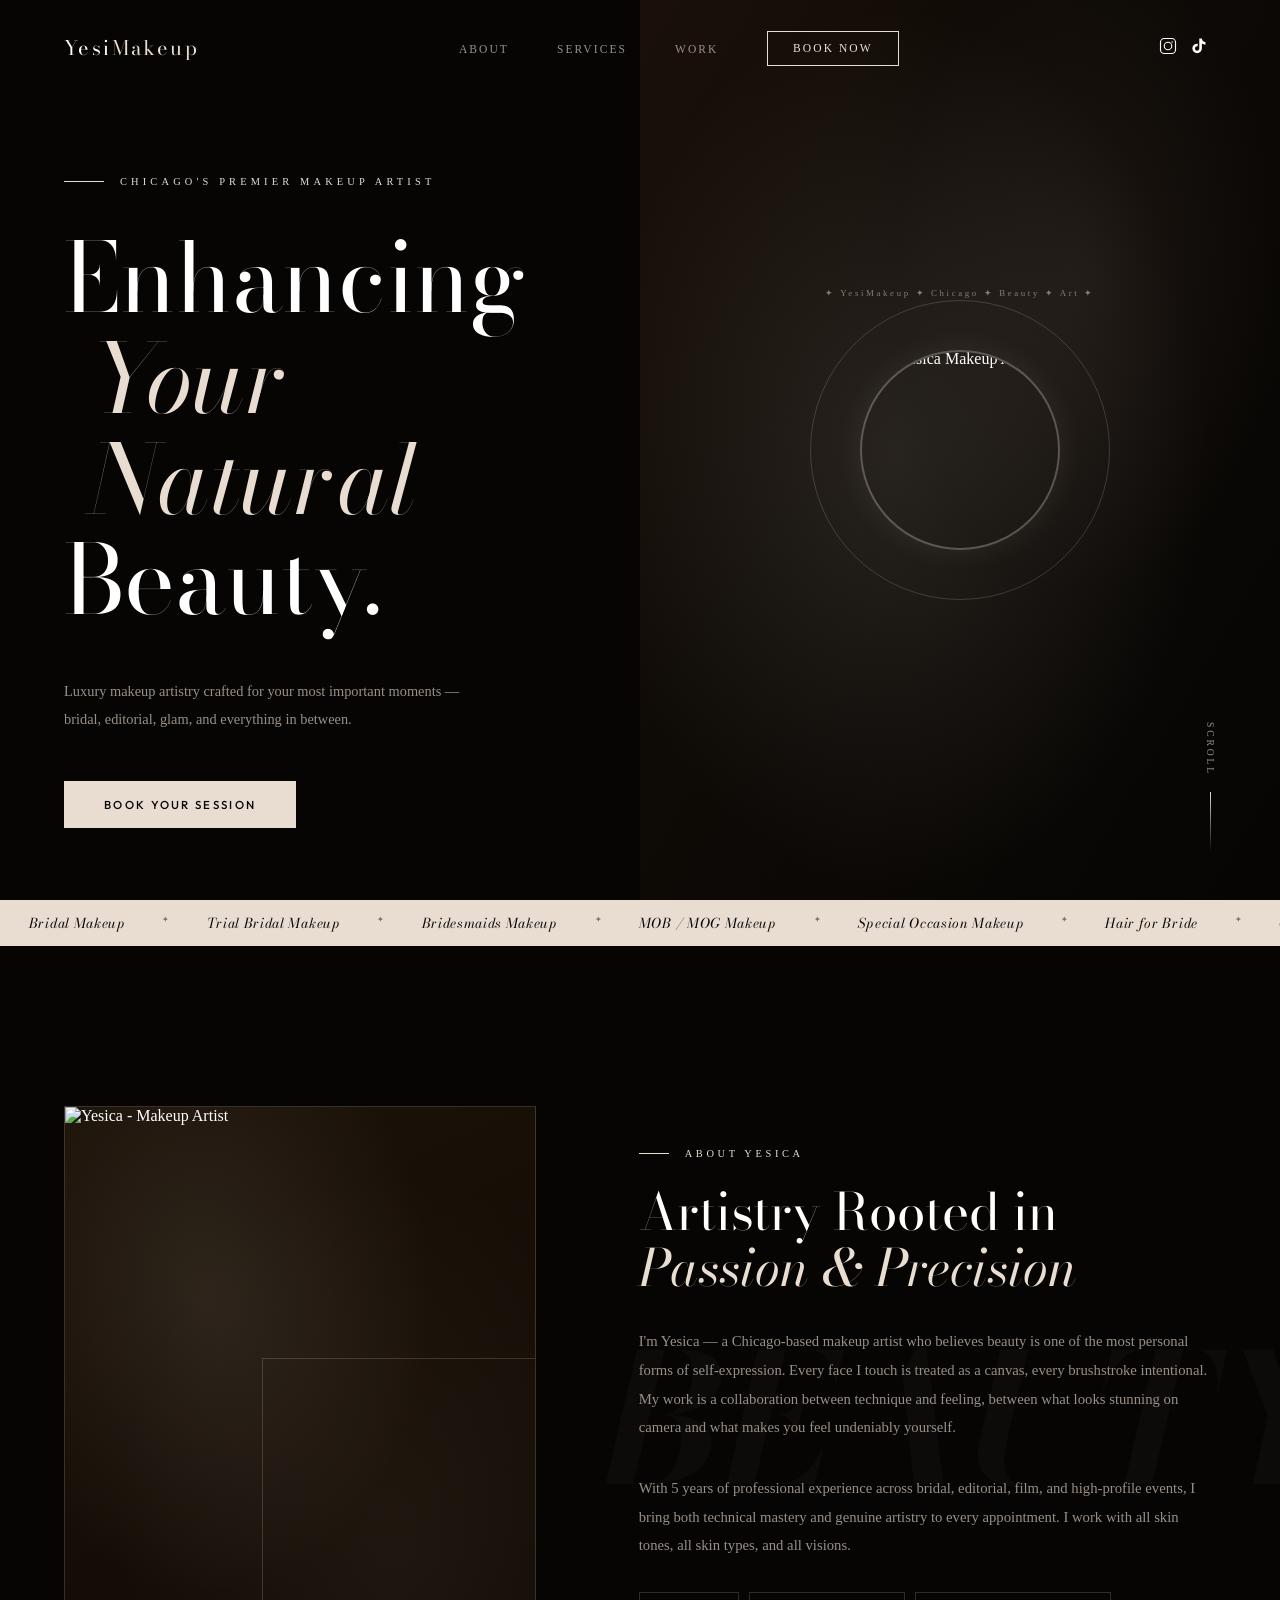
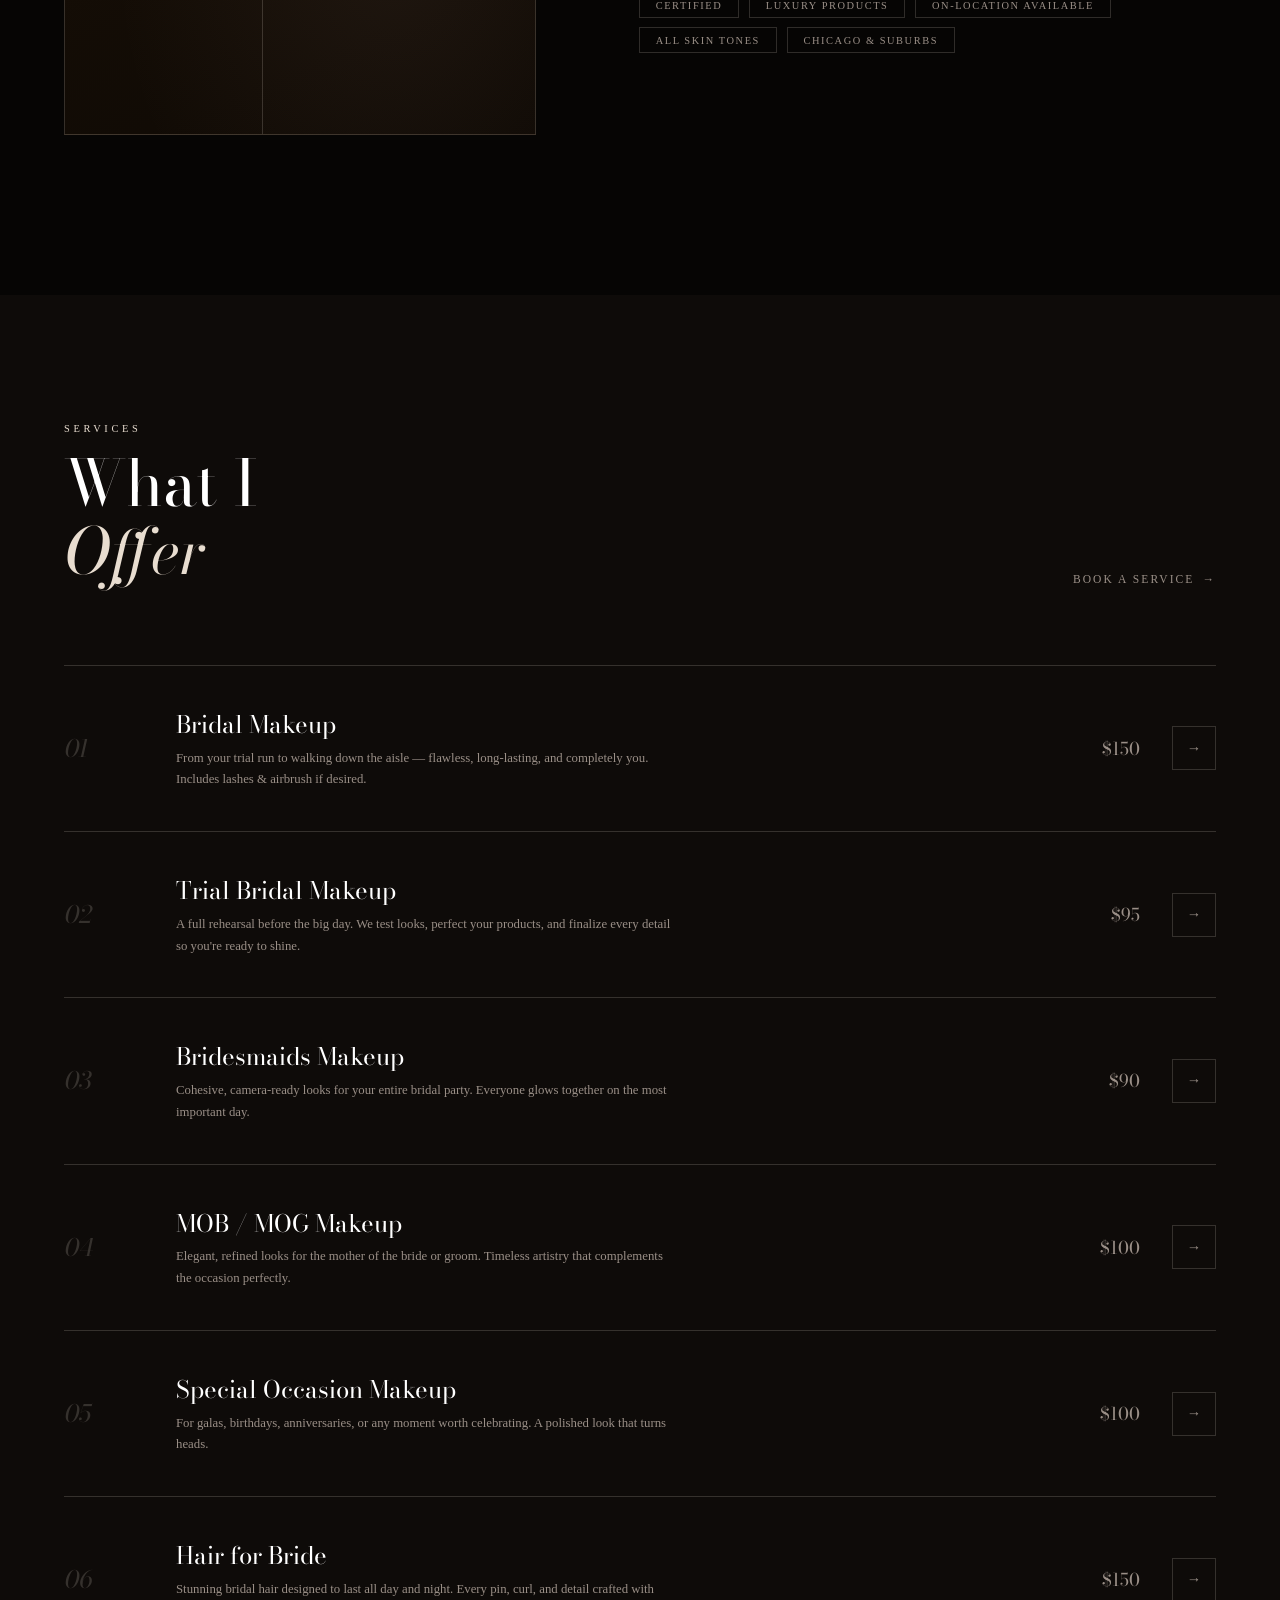
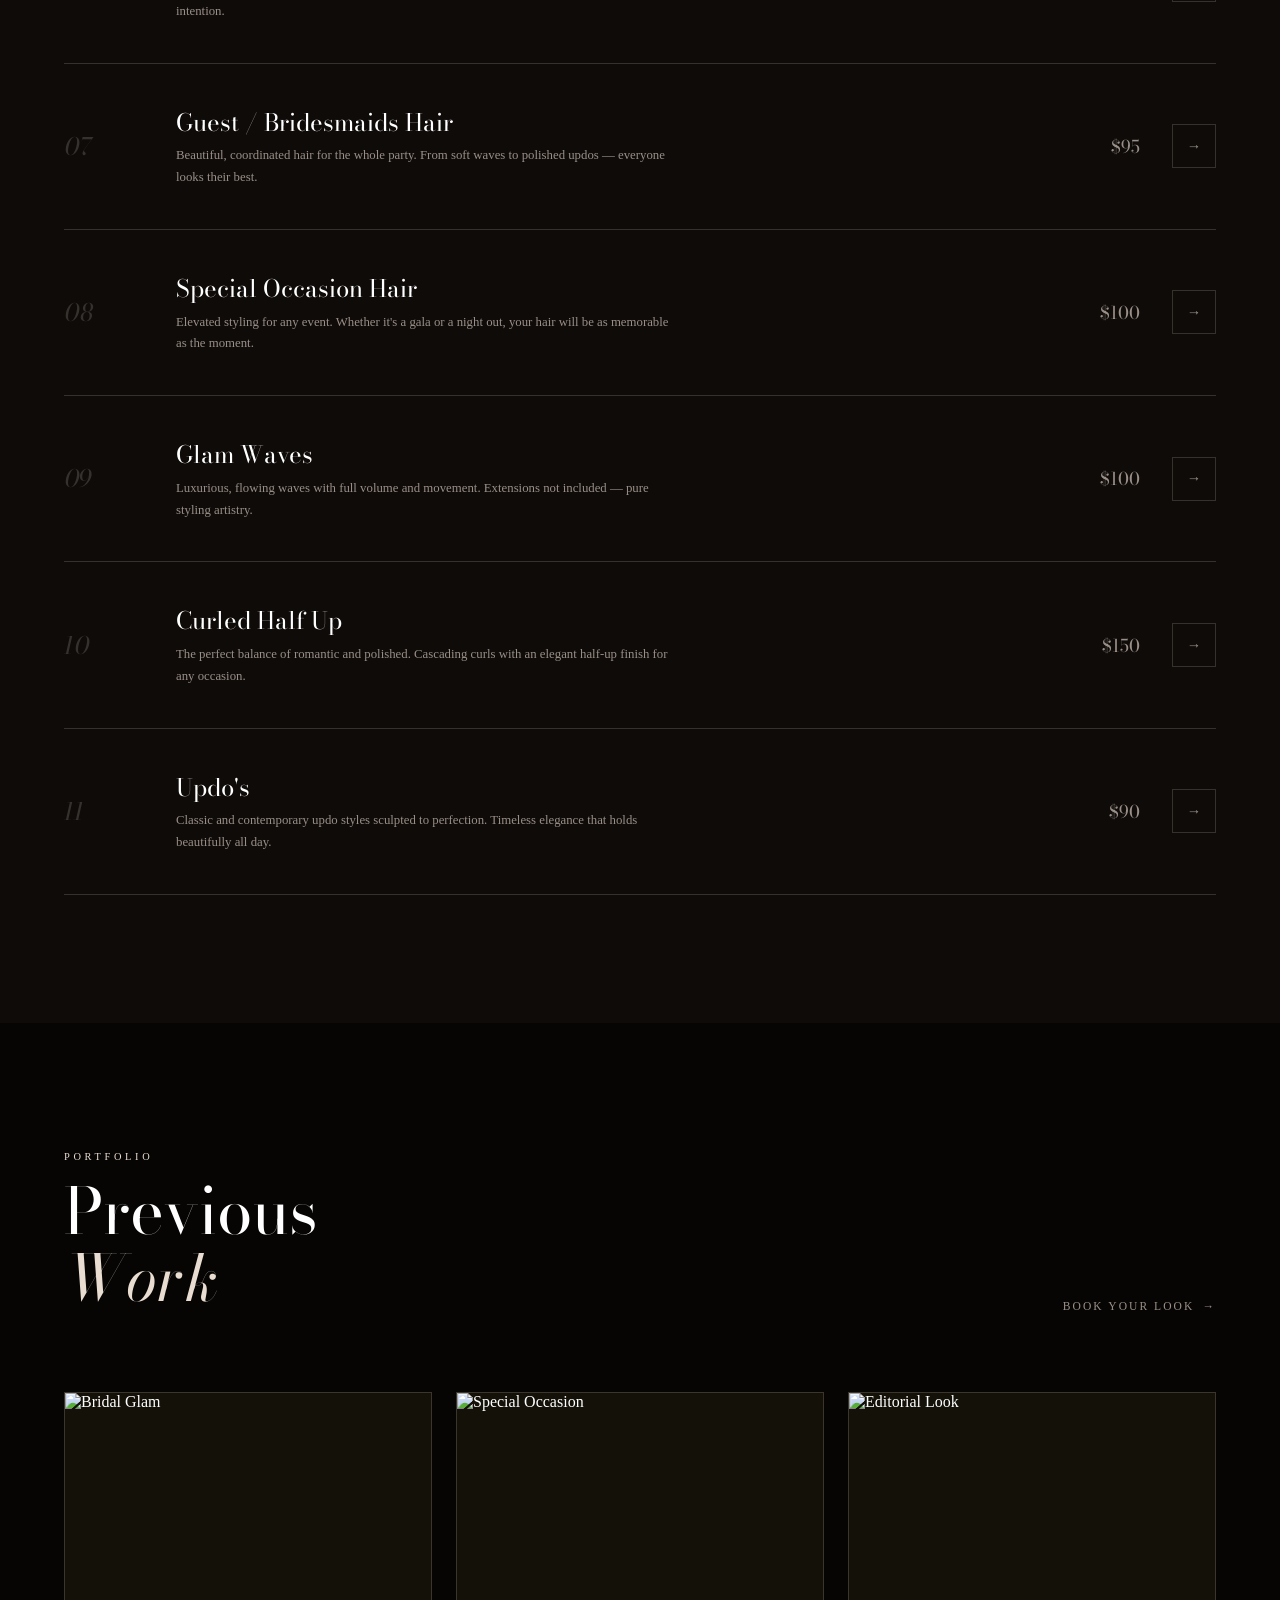
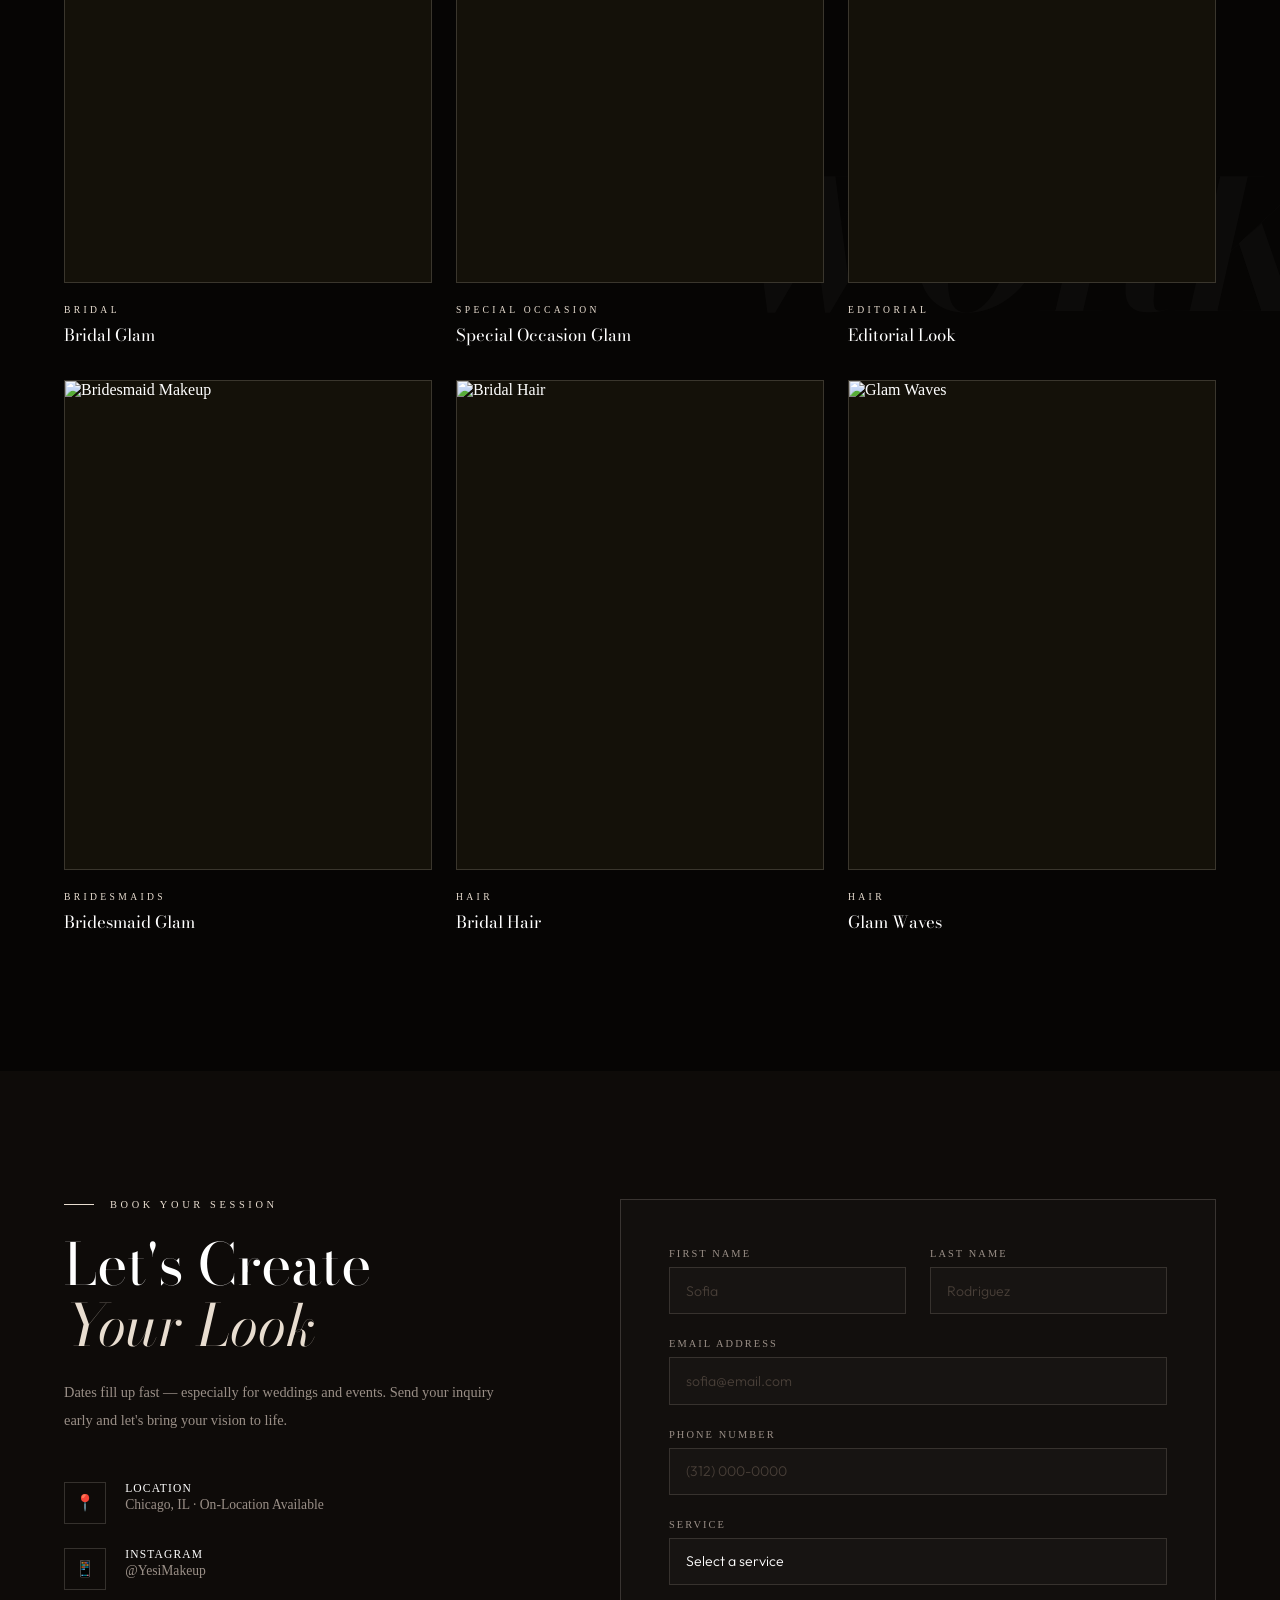
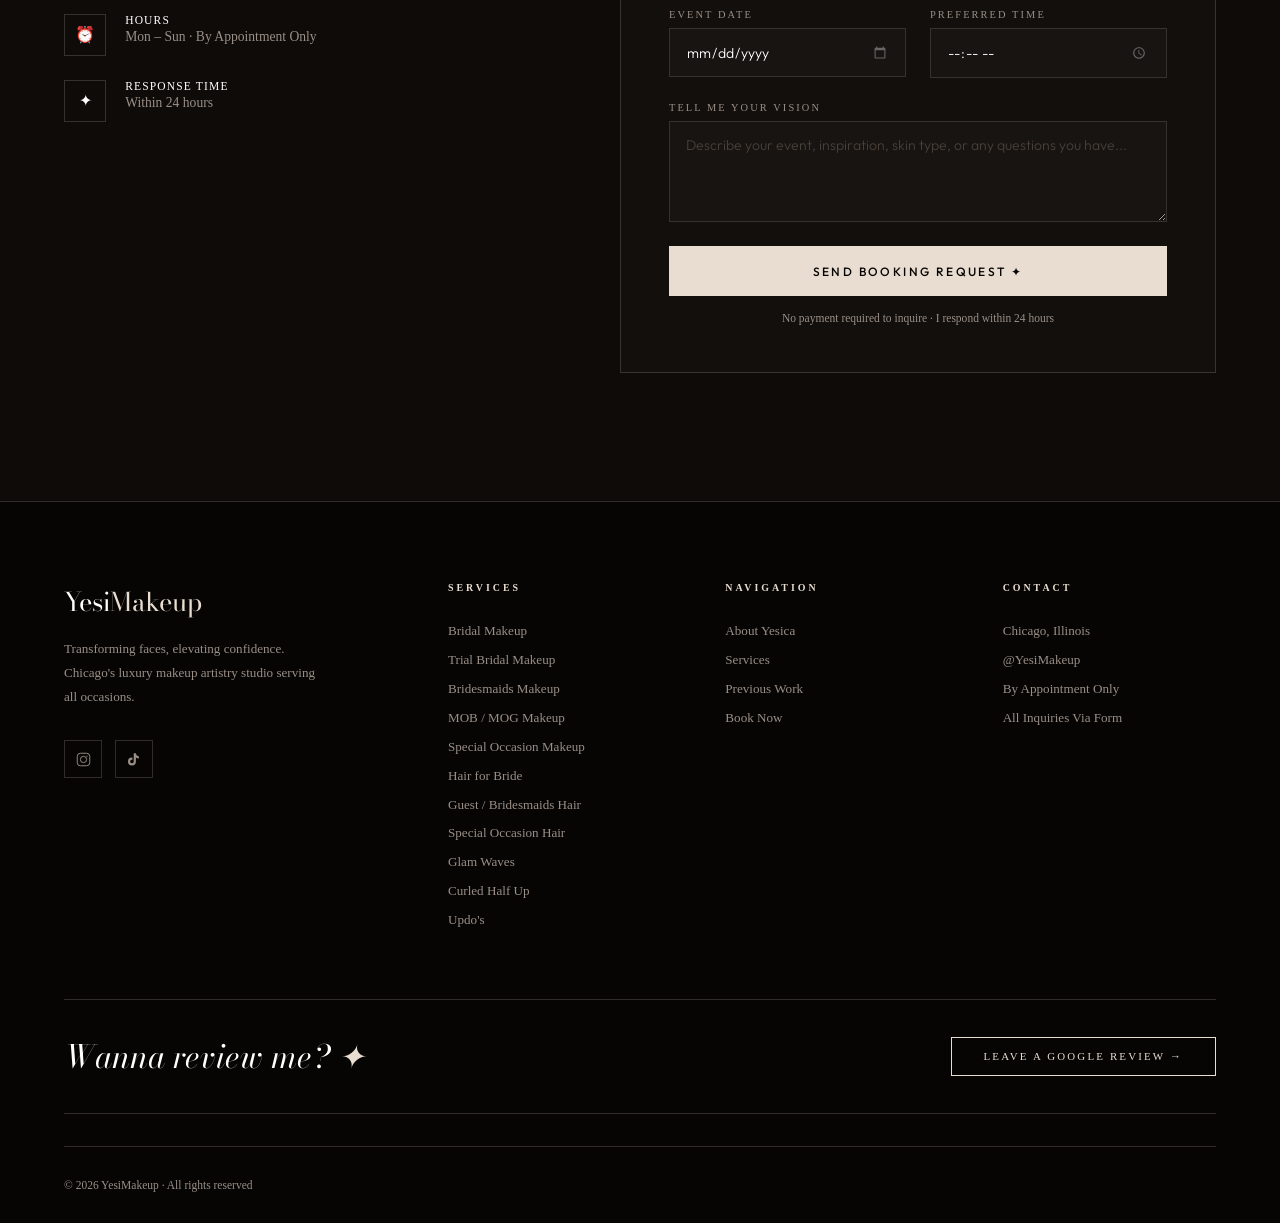
==== commit 79eb8eb6: "Portfolio cards now link to booking with auto-selected service; about badge simplified to 'Certified" ====
--- a/index.html
+++ b/index.html
@@ -1026,7 +1026,7 @@
       With 5 years of professional experience across bridal, editorial, film, and high-profile events, I bring both technical mastery and genuine artistry to every appointment. I work with all skin tones, all skin types, and all visions.
     </p>
     <div class="about-chips">
-      <span class="chip">Licensed & Certified</span>
+      <span class="chip">Certified</span>
       <span class="chip">Luxury Products</span>
       <span class="chip">On-Location Available</span>
       <span class="chip">All Skin Tones</span>
@@ -1153,25 +1153,21 @@
      ──────────────────────────────────────────────────────────────
      HOW TO UPDATE YOUR PORTFOLIO:
      ─ Paste your Blogger image URL into the src="" of each card
-     ─ Paste your Blogger post URL into the href="" of each card
      ─ Update the category text (work-cat) and title (work-title)
+     ─ Each card links to #booking and auto-selects its matching
+       service via the data-service="" attribute — update that too
+       if you change what a card represents
      ─ To ADD a card: copy any card block and paste it in the grid
      ─ To REMOVE a card: delete the card block between the comments
 
      BLOGGER IMAGE LINKS — update this list then paste into cards:
      ┌─────────────────────────────────────────────────────────┐
      │  CARD 1 IMG:  https://YOUR-BLOGGER-IMAGE-1.jpg          │
-     │  CARD 1 URL:  https://YOUR-BLOGGER-POST-1               │
      │  CARD 2 IMG:  https://YOUR-BLOGGER-IMAGE-2.jpg          │
-     │  CARD 2 URL:  https://YOUR-BLOGGER-POST-2               │
      │  CARD 3 IMG:  https://YOUR-BLOGGER-IMAGE-3.jpg          │
-     │  CARD 3 URL:  https://YOUR-BLOGGER-POST-3               │
      │  CARD 4 IMG:  https://YOUR-BLOGGER-IMAGE-4.jpg          │
-     │  CARD 4 URL:  https://YOUR-BLOGGER-POST-4               │
      │  CARD 5 IMG:  https://YOUR-BLOGGER-IMAGE-5.jpg          │
-     │  CARD 5 URL:  https://YOUR-BLOGGER-POST-5               │
      │  CARD 6 IMG:  https://YOUR-BLOGGER-IMAGE-6.jpg          │
-     │  CARD 6 URL:  https://YOUR-BLOGGER-POST-6               │
      └─────────────────────────────────────────────────────────┘
 ════════════════════════════════════════════════════════════════ -->
 <section class="prev-work" id="work">
@@ -1189,9 +1185,9 @@
   <div class="work-grid">
 
     <!-- ── CARD 1 ── -->
-    <a href="https://blogger.googleusercontent.com/img/b/R29vZ2xl/AVvXsEgDWmouAhIyVlgafzAuMOJ-flYrfxunJZfvwhvQ9Z0Vc80v5XW9ACXScfzE5zTunFG1vbDrepikQlZmpC38NvsUoiagBe5r-rB-ASHAy1rPd_u-M59-O61e3eyIhbfXGnIrQhDDYB4zBWGaPVihqlsXqdW_aUImMOtD4xAdItXj5EXJBTMI2EE-bDUKEwTB/w1200-h1600/IMG_0338.jpg" target="_blank" class="work-card reveal" data-delay="0">
+    <a href="#booking" class="work-card reveal" data-delay="0" data-service="Bridal Makeup — $150">
       <div class="work-img-wrap">
-        <img src="https://blogger.googleusercontent.com/img/b/R29vZ2xl/AVvXsEgDWmouAhIyVlgafzAuMOJ-flYrfxunJZfvwhvQ9Z0Vc80v5XW9ACXScfzE5zTunFG1vbDrepikQlZmpC38NvsUoiagBe5r-rB-ASHAy1rPd_u-M59-O61e3eyIhbfXGnIrQhDDYB4zBWGaPVihqlsXqdW_aUImMOtD4xAdItXj5EXJBTMI2EE-bDUKEwTB/w1200-h1600/IMG_0338.jpg" alt="Bridal Glam" loading="lazy"/>
+        <img src="https://blogger.googleusercontent.com/img/b/R29vZ2xl/AVvXsEgDWmouAhIyVlgafzAuMOJ-flYrfxunJZfvwhvQ9Z0Vc80v5XW9ACXScfzE5zTunFG1vbDrepikQlZmpC38NvsUoiagBe5r-rB-ASHAy1rPd_u-M59-O61e3eyIhbfXGnIrQhDDYB4zBWGaPVihqlsXqdW_aUImMOtD4xAdItXj5EXJBTMI2EE-bDUKEwTB/w480-h640/IMG_0338.jpg" alt="Bridal Glam" loading="lazy"/>
       </div>
       <div class="work-meta">
         <span class="work-cat">Bridal</span>
@@ -1200,7 +1196,7 @@
     </a>
 
     <!-- ── CARD 2 ── -->
-    <a href="https://YOUR-BLOGGER-POST-2" target="_blank" class="work-card reveal" data-delay="100">
+    <a href="#booking" class="work-card reveal" data-delay="100" data-service="Special Occasion Makeup — $100">
       <div class="work-img-wrap">
         <img src="https://YOUR-BLOGGER-IMAGE-2.jpg" alt="Special Occasion" loading="lazy"/>
       </div>
@@ -1211,7 +1207,7 @@
     </a>
 
     <!-- ── CARD 3 ── -->
-    <a href="https://YOUR-BLOGGER-POST-3" target="_blank" class="work-card reveal" data-delay="200">
+    <a href="#booking" class="work-card reveal" data-delay="200" data-service="Editorial Makeup — $120">
       <div class="work-img-wrap">
         <img src="https://YOUR-BLOGGER-IMAGE-3.jpg" alt="Editorial Look" loading="lazy"/>
       </div>
@@ -1222,7 +1218,7 @@
     </a>
 
     <!-- ── CARD 4 ── -->
-    <a href="https://YOUR-BLOGGER-POST-4" target="_blank" class="work-card reveal" data-delay="0">
+    <a href="#booking" class="work-card reveal" data-delay="0" data-service="Bridesmaids Makeup — $90">
       <div class="work-img-wrap">
         <img src="https://YOUR-BLOGGER-IMAGE-4.jpg" alt="Bridesmaid Makeup" loading="lazy"/>
       </div>
@@ -1233,7 +1229,7 @@
     </a>
 
     <!-- ── CARD 5 ── -->
-    <a href="https://YOUR-BLOGGER-POST-5" target="_blank" class="work-card reveal" data-delay="100">
+    <a href="#booking" class="work-card reveal" data-delay="100" data-service="Hair for Bride — $150">
       <div class="work-img-wrap">
         <img src="https://YOUR-BLOGGER-IMAGE-5.jpg" alt="Bridal Hair" loading="lazy"/>
       </div>
@@ -1244,7 +1240,7 @@
     </a>
 
     <!-- ── CARD 6 ── -->
-    <a href="https://YOUR-BLOGGER-POST-6" target="_blank" class="work-card reveal" data-delay="200">
+    <a href="#booking" class="work-card reveal" data-delay="200" data-service="Glam Waves — $100">
       <div class="work-img-wrap">
         <img src="https://YOUR-BLOGGER-IMAGE-6.jpg" alt="Glam Waves" loading="lazy"/>
       </div>
@@ -1322,13 +1318,14 @@
         </div>
         <div class="fg">
           <label>Service</label>
-          <select name="service" required>
+          <select name="service" id="serviceSelect" required>
             <option value="" disabled selected>Select a service</option>
             <option>Bridal Makeup — $150</option>
             <option>Trial Bridal Makeup — $95</option>
             <option>Bridesmaids Makeup — $90</option>
             <option>MOB / MOG Makeup — $100</option>
             <option>Special Occasion Makeup — $100</option>
+            <option>Editorial Makeup — $120</option>
             <option>Hair for Bride — $150</option>
             <option>Guest / Bridesmaids Hair — $95</option>
             <option>Special Occasion Hair — $100</option>
@@ -1573,6 +1570,18 @@
   });
 });
 
+// ── PORTFOLIO CARD → AUTO-SELECT SERVICE ON BOOKING FORM
+document.querySelectorAll('.work-card[data-service]').forEach(card=>{
+  card.addEventListener('click',function(){
+    const svc=this.dataset.service;
+    const select=document.getElementById('serviceSelect');
+    if(select&&svc){
+      select.value=svc;
+      select.dispatchEvent(new Event('change'));
+    }
+  });
+});
+
 // ── ACTIVE NAV — highlights nav link for the current section on scroll
 const sections=document.querySelectorAll('section[id]');
 const navAs=document.querySelectorAll('.nav-links a');
